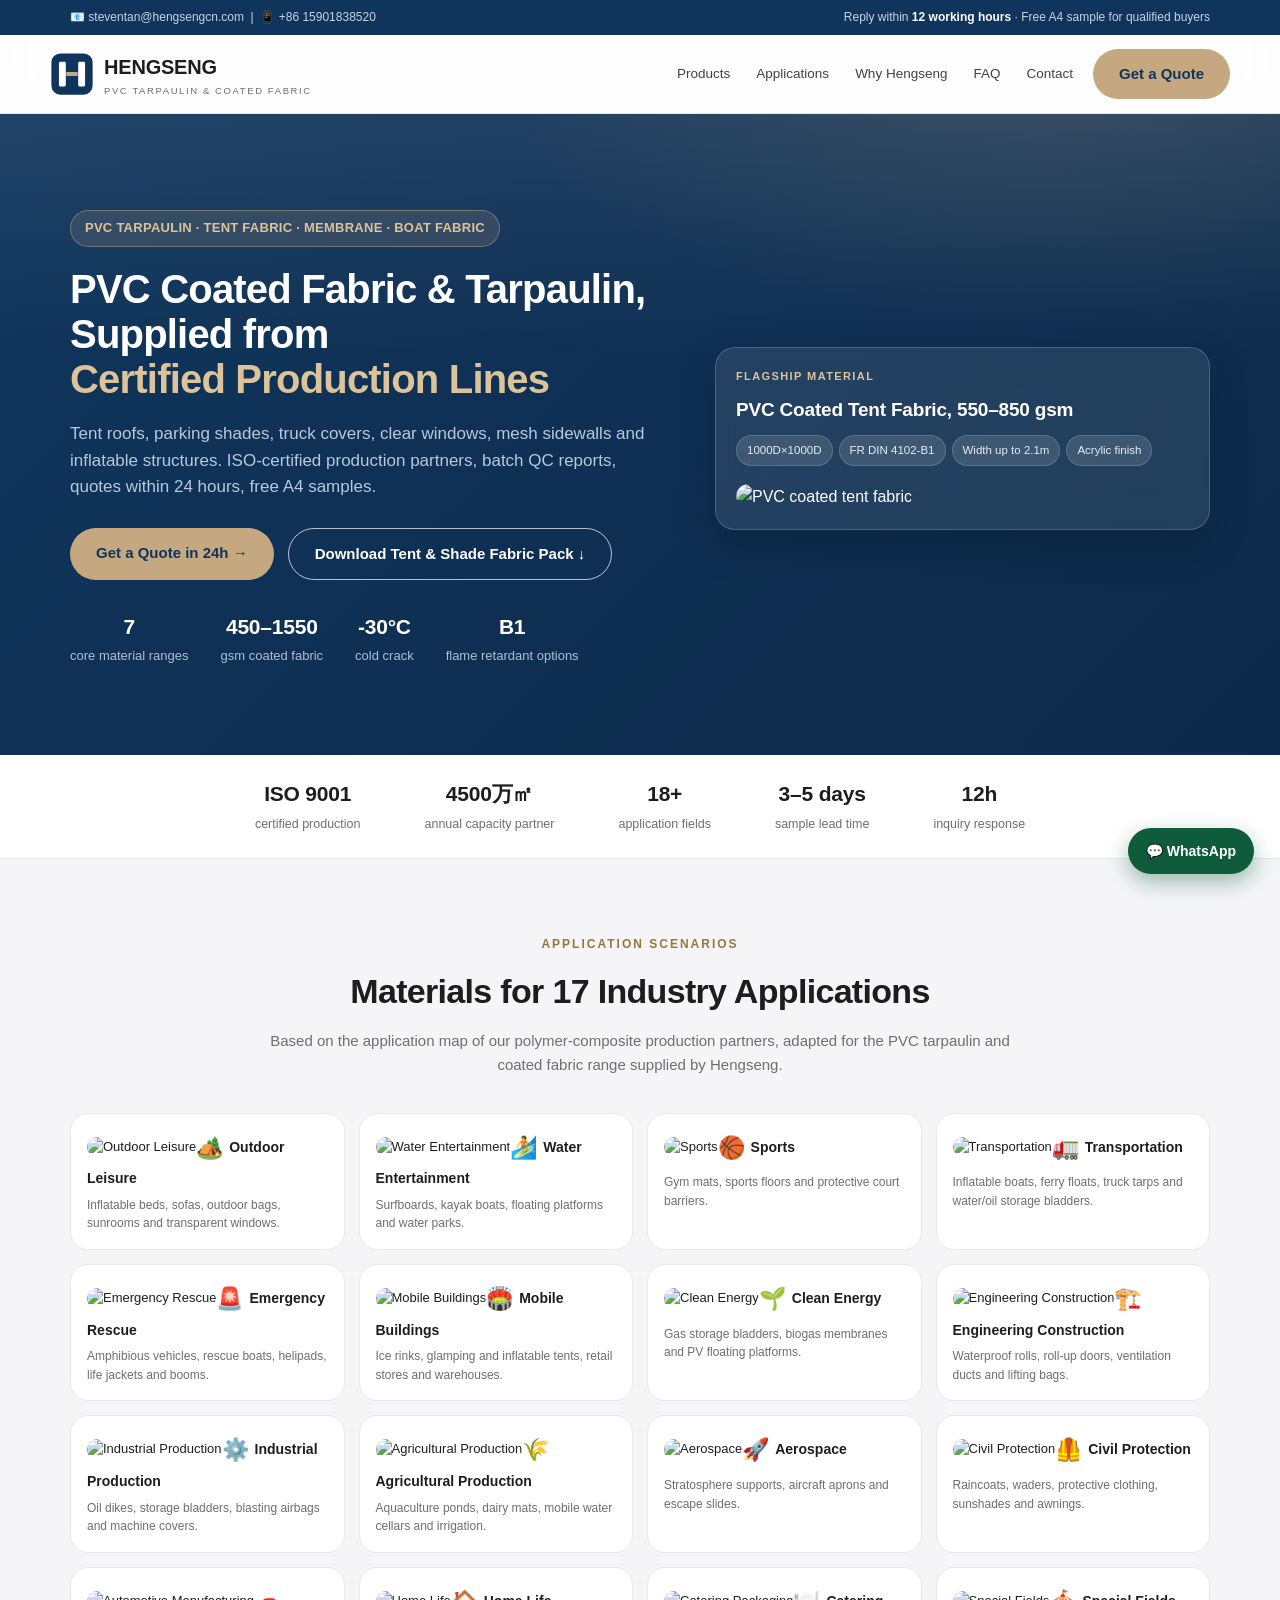
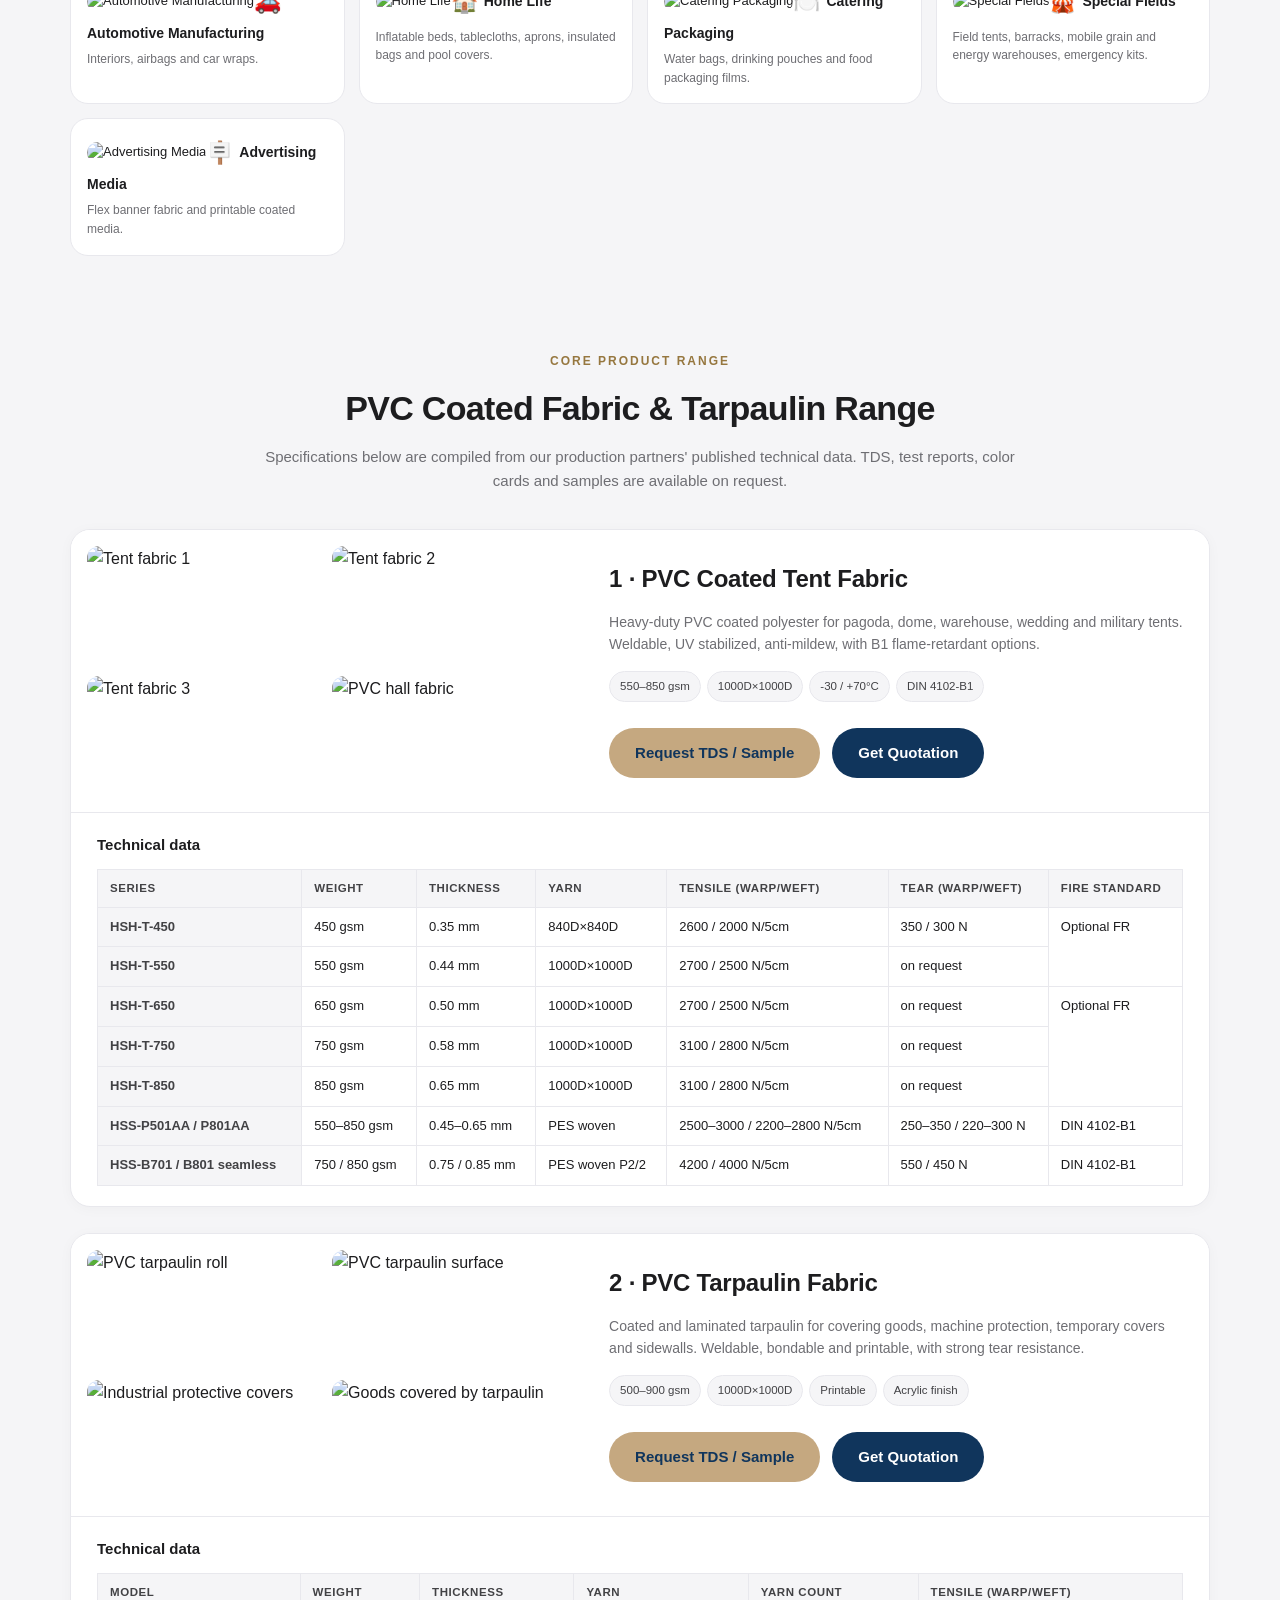
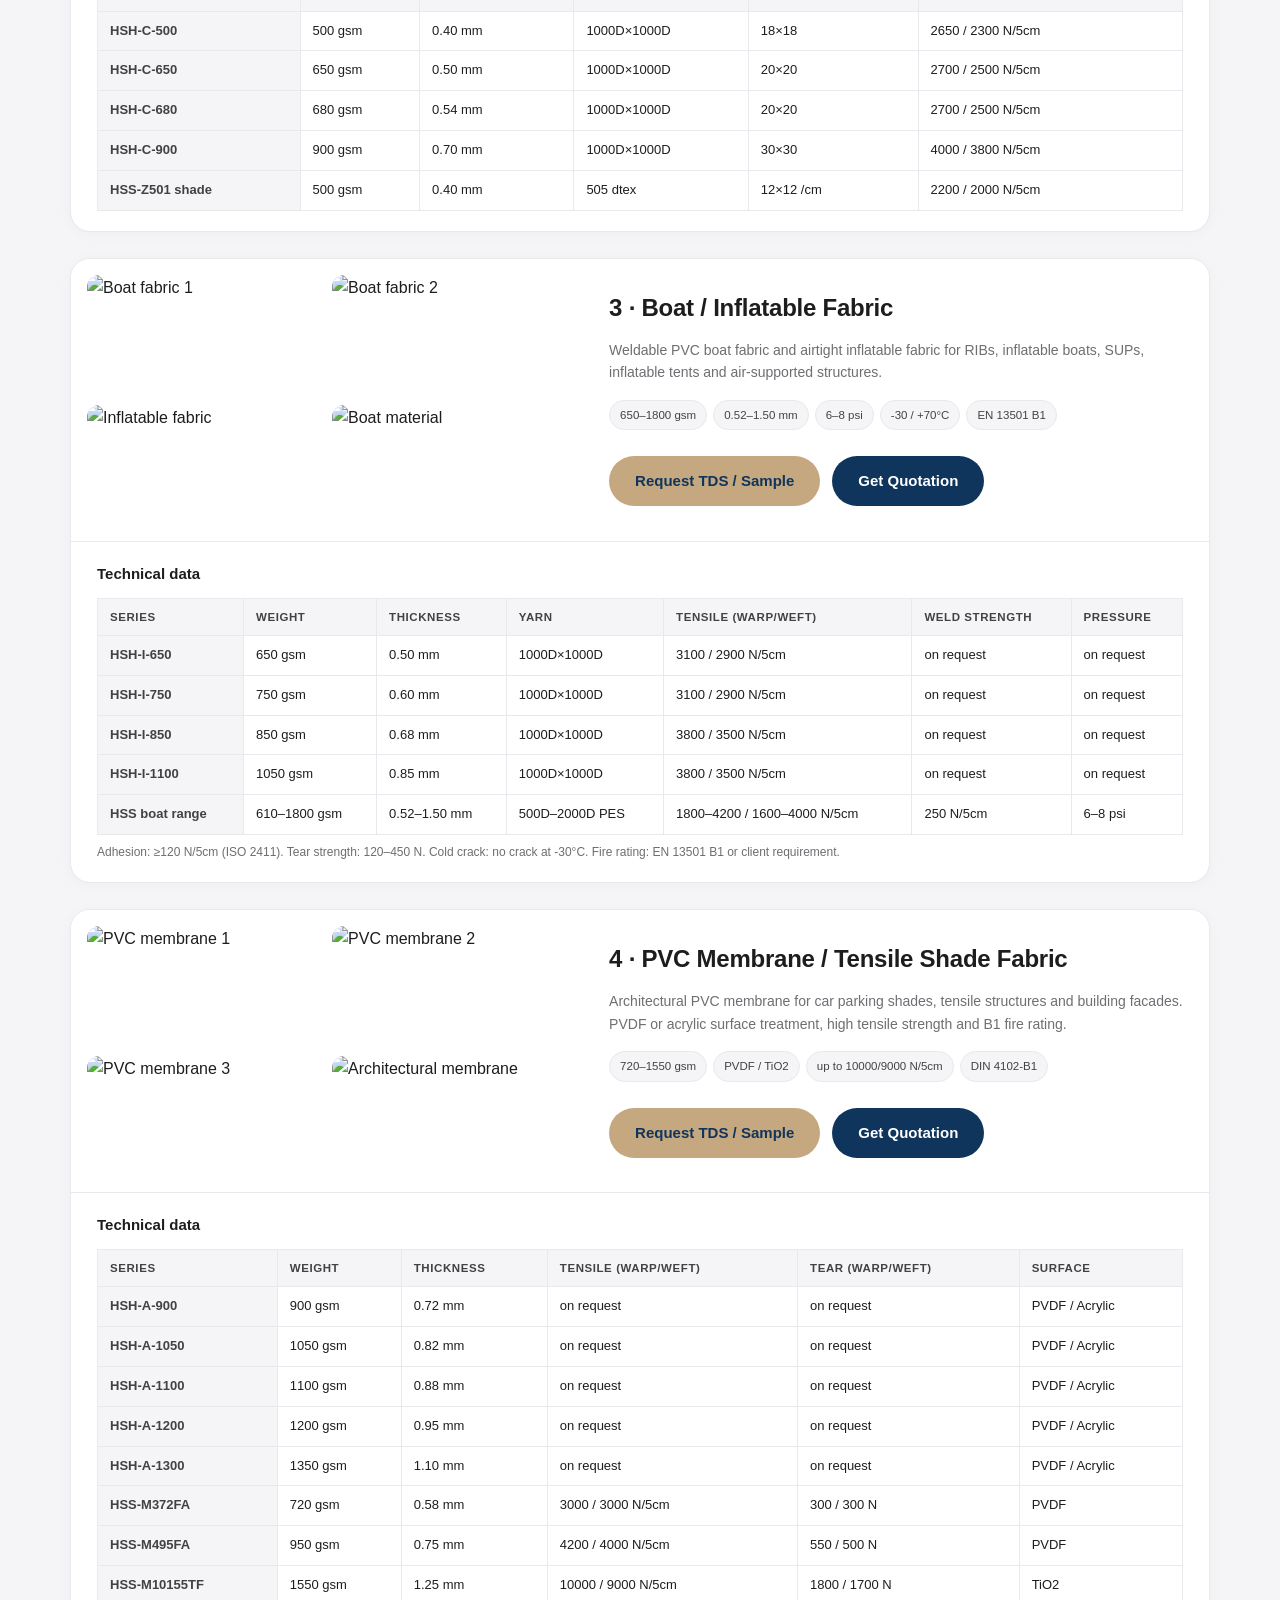
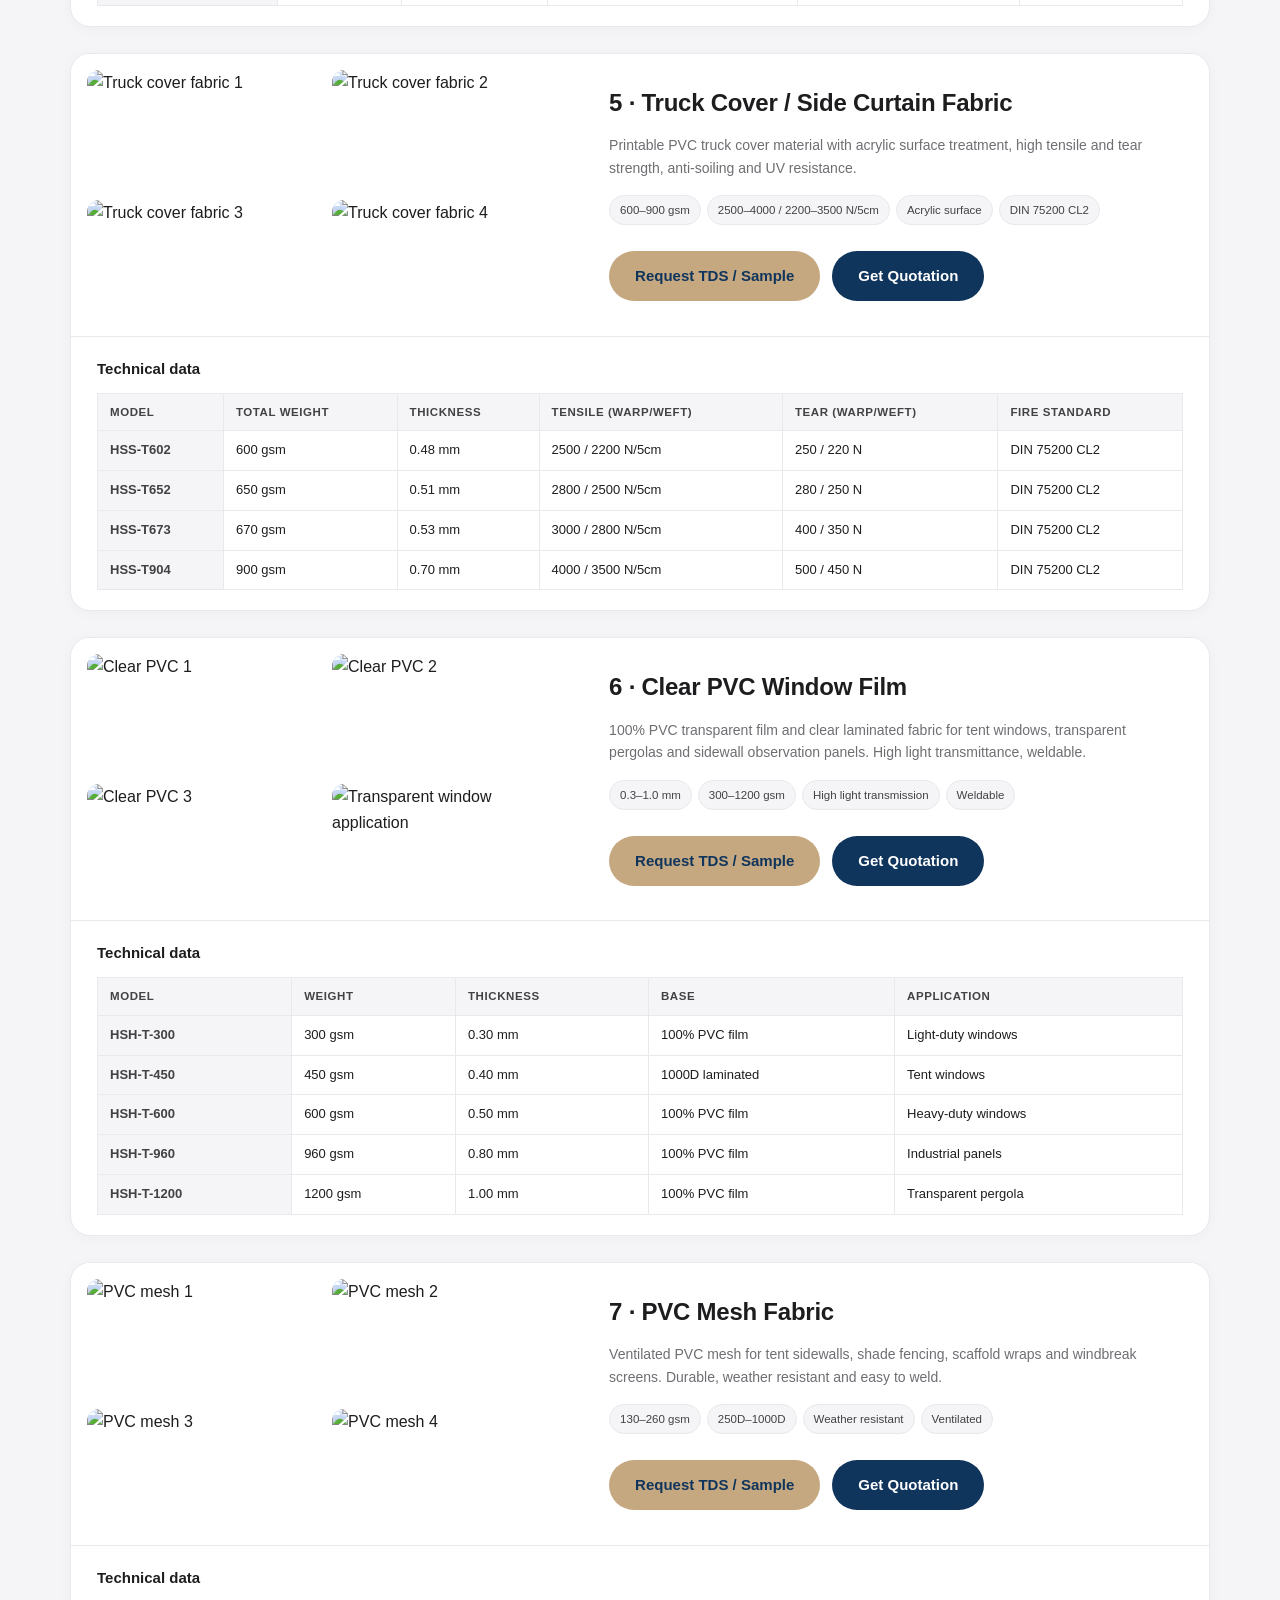
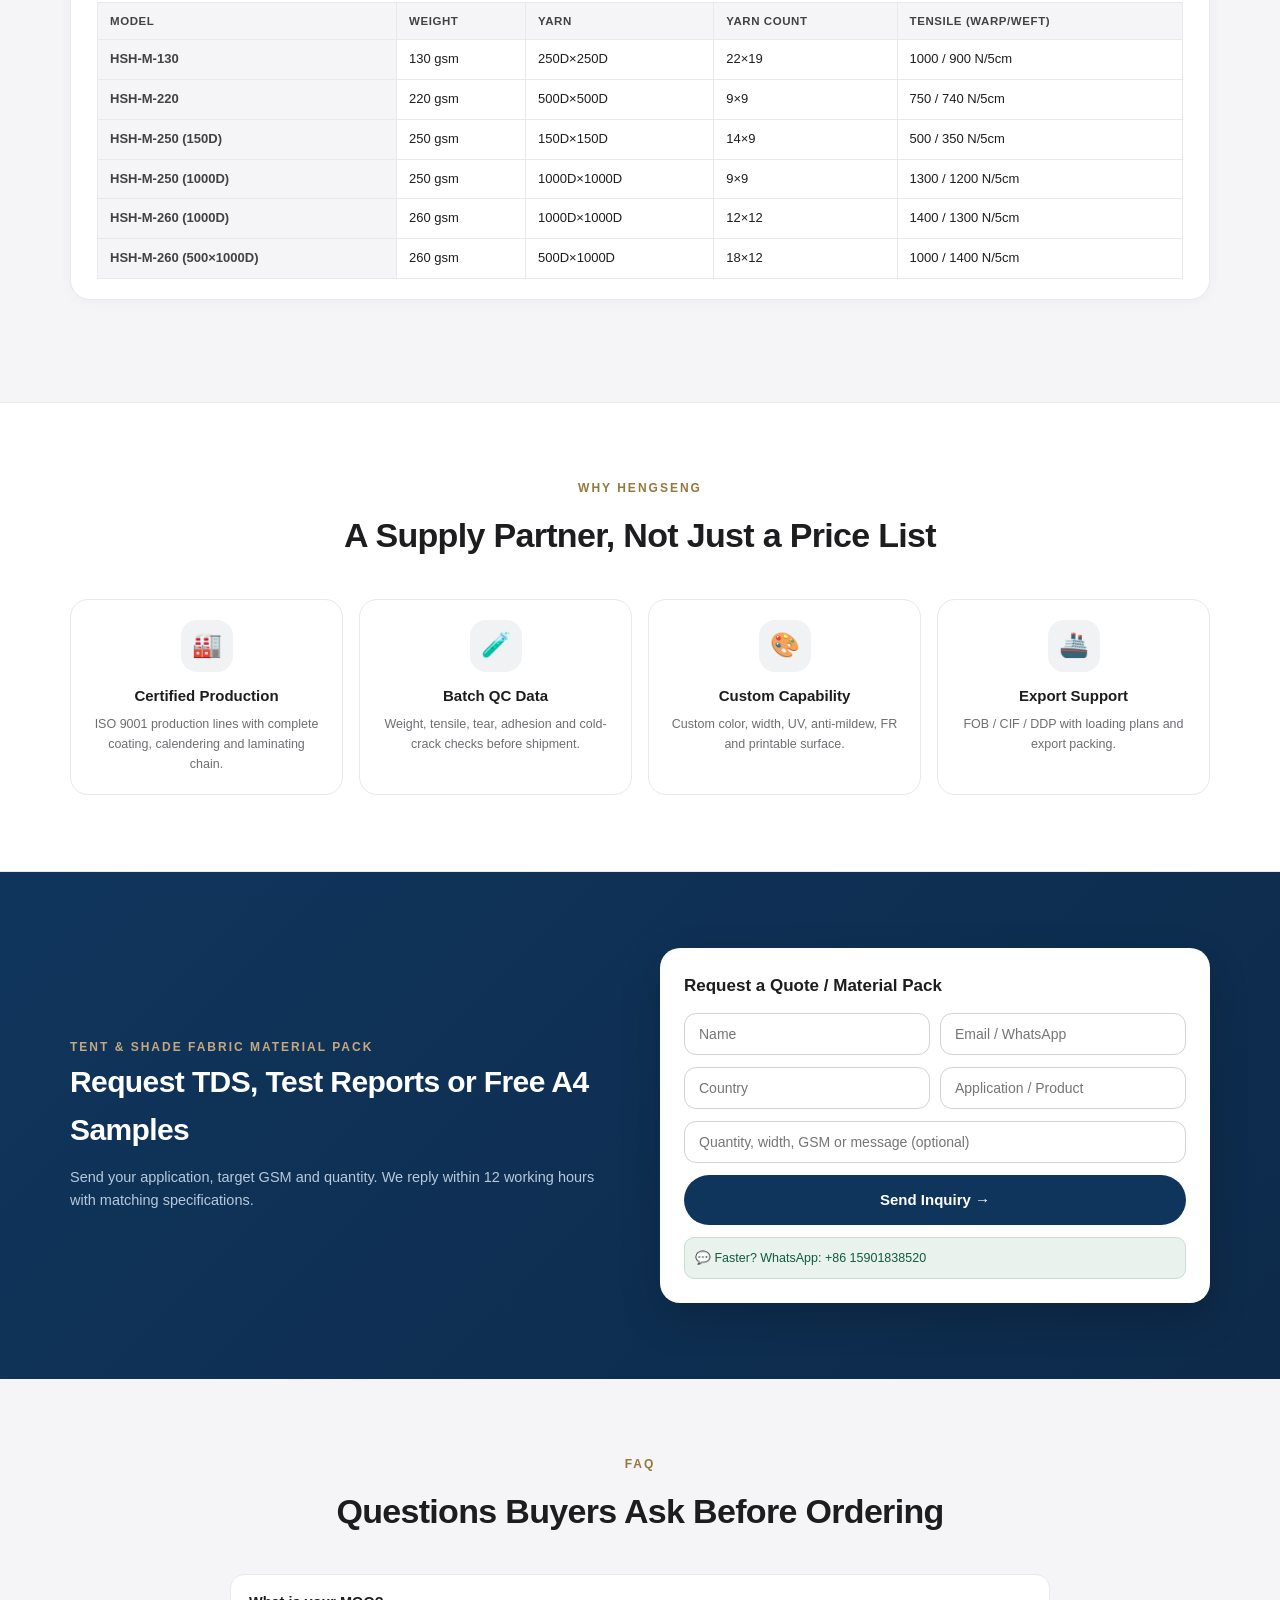
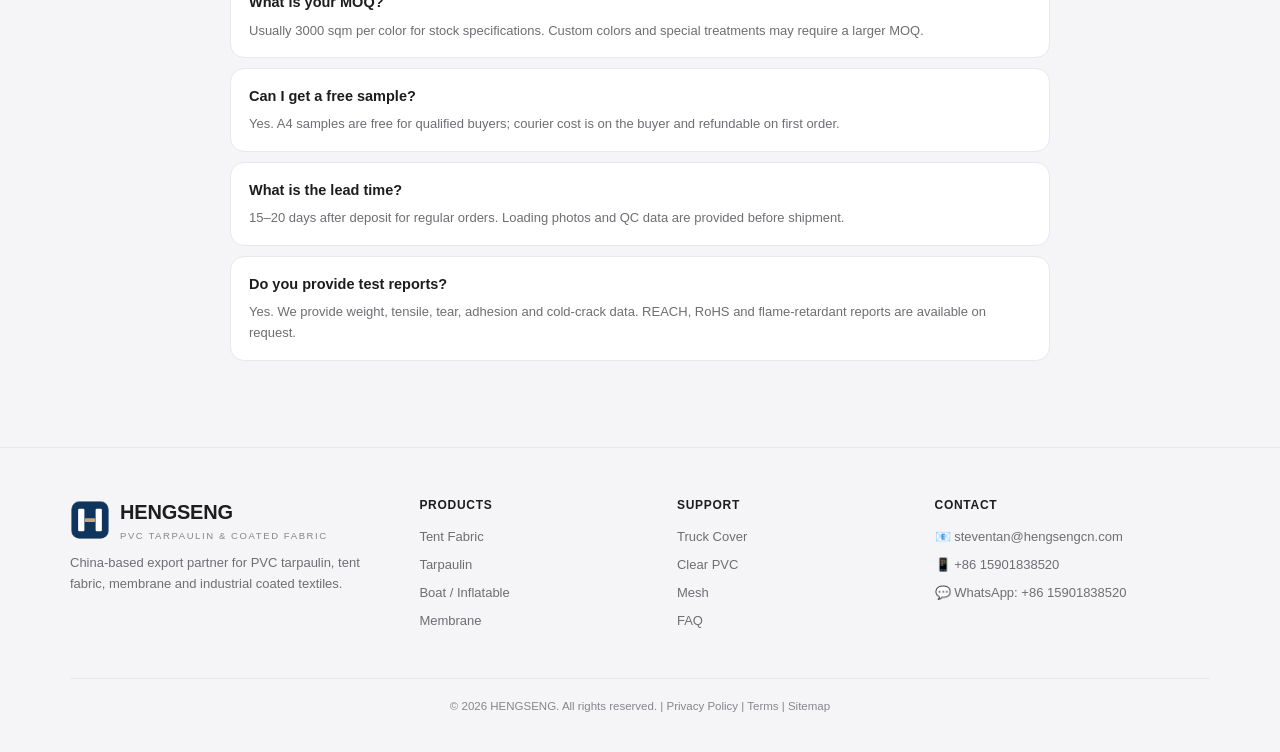
==== tarpaulin/index.html @ 7e60d265 "Deploy V1.5: main site + PVC tarpaulin subdirectory - Main header: add PVC Tarpaulin link to /tarpau" ====
<!DOCTYPE html>
<html lang="en">
<head>
<meta charset="UTF-8">
<meta name="viewport" content="width=device-width, initial-scale=1.0">
<title>PVC Tarpaulin, Tent &amp; Coated Fabric Supplier | Hengseng</title>
<meta name="description" content="Hengseng supplies PVC coated tent fabric, PVC tarpaulin, tensile membrane, clear PVC film, mesh fabric, truck cover fabric and boat / inflatable fabric from ISO-certified production lines.">
<link rel="icon" href="favicon.svg" type="image/svg+xml">
<style>
  :root{
    --navy:#10355C; --navy2:#16406E; --blue:#17609C; --orange:#C5A880; --orange-dark:#96773F;
    --bg:#F5F5F7; --line:#E8E8ED; --text:#1D1D1F; --muted:#6E6E73;
  }
  *{box-sizing:border-box;margin:0;padding:0}
  html{scroll-behavior:smooth}
  body{font-family:-apple-system,BlinkMacSystemFont,"SF Pro Text","SF Pro Display","Helvetica Neue","PingFang SC","Microsoft YaHei",sans-serif;color:var(--text);background:var(--bg);line-height:1.6;-webkit-font-smoothing:antialiased}
  a{text-decoration:none;color:inherit}
  .wrap{max-width:1180px;margin:0 auto;padding:0 20px}
  .btn{display:inline-block;border:none;border-radius:980px;padding:13px 26px;font-weight:600;font-size:15px;cursor:pointer;transition:all .2s ease}
  .btn-orange{background:var(--orange);color:var(--navy)}
  .btn-navy{background:var(--navy);color:#fff}
  .btn-ghost{border:1.5px solid rgba(255,255,255,.7);color:#fff;background:transparent}
  .btn:hover{opacity:.86}

  header{position:sticky;top:0;z-index:99;background:rgba(255,255,255,.82);-webkit-backdrop-filter:saturate(180%) blur(20px);backdrop-filter:saturate(180%) blur(20px);border-bottom:1px solid var(--line)}
  .topbar{background:var(--navy);color:#C7D3E4;font-size:12px;padding:8px 0}
  .topbar .wrap{display:flex;justify-content:space-between;gap:10px;flex-wrap:wrap}
  .topbar b{color:#fff}
  .header-main{display:flex;align-items:center;gap:20px;padding:14px 0}
  .brand{display:flex;align-items:center;gap:10px;font-weight:700;color:var(--text);font-size:20px;letter-spacing:-.01em}
  .brand small{display:block;font-size:9.5px;letter-spacing:1.6px;color:var(--muted);font-weight:500}
  nav{display:flex;gap:26px;margin-left:auto;font-size:13.5px;font-weight:500;color:#424245}
  nav a:hover{color:var(--orange-dark)}

  .hero{background:linear-gradient(135deg,#10355C,#0D2A4A);color:#fff;padding:96px 0 88px;position:relative;overflow:hidden}
  .hero::before{content:"";position:absolute;inset:0;background:radial-gradient(900px 420px at 82% -8%,rgba(197,168,128,.16),transparent 62%),linear-gradient(180deg,rgba(255,255,255,.07),transparent 38%);pointer-events:none}
  .hero .wrap{position:relative;display:grid;grid-template-columns:1.1fr .9fr;gap:40px;align-items:center}
  .kicker{display:inline-block;background:rgba(197,168,128,.16);border:1px solid rgba(197,168,128,.45);color:#DCC39A;padding:7px 14px;border-radius:999px;font-size:13px;font-weight:600;letter-spacing:.02em;margin-bottom:20px}
  .hero h1{font-size:40px;line-height:1.12;letter-spacing:-.02em;font-weight:700;color:#fff;margin-bottom:20px}
  .hero h1 .accent{color:#DCC39A}
  .hero p{color:#B7C9DD;font-size:17px;line-height:1.55;max-width:600px;margin-bottom:28px}
  .hero .cta{display:flex;gap:14px;margin-bottom:30px}
  .stats{display:flex;gap:32px;font-size:13px;color:#AEBFD4}
  .stats b{display:block;font-size:21px;color:#fff;font-weight:700;letter-spacing:-.01em;margin-bottom:2px}
  .stats > div{text-align:center}
  .hero-card{background:rgba(255,255,255,.09);border:1px solid rgba(255,255,255,.18);border-radius:20px;box-shadow:0 16px 40px rgba(0,0,0,.18);padding:20px;-webkit-backdrop-filter:blur(18px);backdrop-filter:blur(18px)}
  .hero-card .tag{font-size:11px;letter-spacing:1.4px;color:#DCC39A;font-weight:700;margin-bottom:10px}
  .hero-card h3{font-size:19px;font-weight:600;letter-spacing:-.01em;color:#fff;margin-bottom:10px}
  .chips{display:flex;flex-wrap:wrap;gap:6px}
  .chip{white-space:nowrap;background:rgba(255,255,255,.12);border:1px solid rgba(255,255,255,.16);border-radius:999px;padding:5px 10px;font-size:11.5px;color:#E6EEF7}
  .hero-img{margin-top:18px;border-radius:14px;width:100%;height:220px;object-fit:cover}

  .trust{background:#fff;border-bottom:1px solid var(--line)}
  .trust .wrap{display:flex;justify-content:center;gap:64px;flex-wrap:wrap;padding:22px 20px}
  .trust b{display:block;font-size:21px;color:var(--text);letter-spacing:-.01em}
  .trust span{font-size:12.5px;color:var(--muted)}
  .trust .wrap > div{text-align:center}

  section{padding:76px 0}
  .eyebrow{color:var(--orange-dark);font-weight:700;letter-spacing:2px;font-size:12px;text-transform:uppercase}
  .sec-head{text-align:center;max-width:760px;margin:0 auto 36px}
  .sec-head h2{font-size:34px;letter-spacing:-.02em;font-weight:700;color:var(--text);margin:10px 0}
  .sec-head p{color:var(--muted);font-size:15px}

  .apps-grid{display:grid;grid-template-columns:repeat(4,1fr);gap:14px}
  .app-card{background:#fff;border:1px solid var(--line);border-radius:18px;padding:16px;font-size:13px;min-height:130px;transition:box-shadow .25s ease}
  .app-card:hover{box-shadow:0 8px 24px rgba(0,0,0,.06)}
  .app-card .ico{display:inline-block;vertical-align:middle;margin-right:6px;font-size:22px}
  .app-card b{display:inline;vertical-align:middle;color:var(--text);margin:0;font-size:14px;font-weight:600}
  .app-card p{font-size:12px;color:var(--muted);line-height:1.55;margin-top:6px}
  .app-card img{width:100%;height:112px;object-fit:cover;border-radius:12px;margin-bottom:10px}

  .product-section{border:1px solid var(--line);border-radius:20px;background:#fff;overflow:hidden;margin-bottom:26px;scroll-margin-top:120px;box-shadow:0 2px 14px rgba(0,0,0,.03)}
  .product-head{display:grid;grid-template-columns:.9fr 1.1fr;background:#fff}
  .gallery{display:grid;grid-template-columns:repeat(2,1fr);gap:10px;padding:16px}
  .gallery img{width:100%;height:120px;object-fit:cover;border-radius:12px}
  .product-info{padding:30px 26px}
  .product-info h3{font-size:24px;letter-spacing:-.01em;font-weight:700;color:var(--text);margin-bottom:12px}
  .product-info p{color:var(--muted);font-size:14px;margin-bottom:16px}
  .product-info .cta{display:flex;gap:12px;flex-wrap:wrap;margin-top:8px;padding-top:18px}
  .specs{display:flex;flex-wrap:wrap;gap:6px;margin-bottom:4px}
  .specs i{font-style:normal;background:#F5F5F7;border:1px solid var(--line);color:#424245;font-size:11.5px;padding:5px 10px;border-radius:999px}
  table{width:100%;border-collapse:collapse;font-size:13px}
  th,td{border:1px solid var(--line);padding:9px 12px;text-align:left;vertical-align:top}
  th{background:#F5F5F7;color:#424245;font-size:11.5px;text-transform:uppercase;letter-spacing:.05em}
  td:first-child{background:#F5F5F7;color:#424245;font-weight:600}
  .spec-panel{padding:20px 26px;border-top:1px solid var(--line)}
  .spec-panel h4{font-size:15px;margin-bottom:12px;color:var(--text);font-weight:600}

  .why{background:#fff;border-top:1px solid var(--line);border-bottom:1px solid var(--line)}
  .why-grid{display:grid;grid-template-columns:repeat(4,1fr);gap:16px}
  .why-card{background:#fff;border:1px solid var(--line);border-radius:18px;padding:20px;text-align:center;transition:box-shadow .25s ease}
  .why-card:hover{box-shadow:0 10px 28px rgba(0,0,0,.06)}
  .why-card .ico{width:52px;height:52px;border-radius:16px;background:#F1F2F4;color:var(--navy);font-size:24px;display:flex;align-items:center;justify-content:center;margin:0 auto 12px}
  .why-card h4{font-size:15px;margin-bottom:6px;font-weight:600}
  .why-card p{font-size:12.5px;color:var(--muted)}

  .lead{background:linear-gradient(135deg,#10355C,#0D2A4A);color:#fff;padding:76px 0}
  .lead .wrap{display:grid;grid-template-columns:1fr 1fr;gap:40px;align-items:center}
  .lead h2{font-size:30px;letter-spacing:-.02em;font-weight:700;margin-bottom:12px}
  .lead p{color:#B7C9DD;font-size:14.5px}
  .lead-box{background:#fff;color:var(--text);border-radius:20px;padding:24px;box-shadow:0 16px 40px rgba(0,0,0,.18)}
  .lead-box h3{font-size:17px;font-weight:600;margin-bottom:14px}
  .field{display:block;width:100%;border:1px solid #D2D2D7;border-radius:12px;padding:12px 14px;font-size:14px;margin-bottom:12px;outline:none}
  .field:focus{border-color:var(--navy)}
  .fields2{display:grid;grid-template-columns:1fr 1fr;gap:10px}
  .wa-line{margin-top:12px;background:#E9F2ED;border:1px solid #C9DED2;border-radius:10px;padding:10px;font-size:12.5px;color:#0F5C3D}

  .faq{max-width:820px;margin:0 auto}
  .faq-item{border:1px solid var(--line);border-radius:14px;padding:16px 18px;margin-bottom:10px;background:#fff}
  .faq-item b{display:block;font-size:14.5px;font-weight:600;margin-bottom:6px}
  .faq-item p{font-size:13px;color:var(--muted)}

  footer{background:#F5F5F7;color:#6E6E73;padding:48px 0 36px;font-size:13px;border-top:1px solid var(--line)}
  footer .wrap{display:grid;grid-template-columns:1.4fr 1fr 1fr 1.2fr;gap:28px}
  footer h5{color:var(--text);font-size:12px;font-weight:600;margin-bottom:12px;text-transform:uppercase;letter-spacing:.06em}
  footer .links span{display:block;margin-bottom:7px}
  .copyright{grid-column:1/-1;border-top:1px solid var(--line);padding-top:18px;margin-top:12px;text-align:center;color:#86868B;font-size:11.5px}
  .float-wa{position:fixed;right:26px;bottom:26px;z-index:90;background:#0F5C3D;color:#fff;font-weight:800;border-radius:999px;padding:12px 18px;box-shadow:0 8px 22px rgba(15,92,61,.4);font-size:14px}

  @media(max-width:1200px){
    .hero h1{font-size:36px}
  }
  @media(max-width:1080px){
    .hero .wrap{grid-template-columns:1fr}
  }
  @media(max-width:960px){
    nav{display:none}
    .hero .wrap,.lead .wrap{grid-template-columns:1fr}
    .apps-grid,.why-grid{grid-template-columns:1fr 1fr}
    .product-head{grid-template-columns:1fr}
    footer .wrap{grid-template-columns:1fr 1fr}
    .hero h1{font-size:36px}
  }
  @media(max-width:640px){
    .apps-grid,.why-grid{grid-template-columns:1fr}
    .hero h1{font-size:32px}
    .chips{flex-wrap:wrap}
    footer .wrap{grid-template-columns:1fr}
  }
</style>
</head>
<body>

<header>
  <div class="topbar">
    <div class="wrap"><span>📧 steventan@hengsengcn.com &nbsp;|&nbsp; 📱 +86 15901838520</span><span>Reply within <b>12 working hours</b> · Free A4 sample for qualified buyers</span></div>
  </div>
  <div class="wrap header-main">
    <a class="brand" href="#top">
      <svg width="44" height="44" viewBox="0 0 64 64" aria-label="Hengseng logo">
        <rect x="2" y="2" width="60" height="60" rx="13" fill="#10355C"/>
        <rect x="13" y="14" width="10" height="36" rx="2" fill="#FFFFFF"/>
        <rect x="41" y="14" width="10" height="36" rx="2" fill="#FFFFFF"/>
        <rect x="23.5" y="29" width="17" height="6" rx="1.5" fill="#C5A880"/>
      </svg>
      <span>HENGSENG<small>PVC TARPAULIN &amp; COATED FABRIC</small></span>
    </a>
    <nav>
      <a href="#products">Products</a>
      <a href="#applications">Applications</a>
      <a href="#why">Why Hengseng</a>
      <a href="#faq">FAQ</a>
      <a href="#contact">Contact</a>
    </nav>
    <a class="btn btn-orange" href="#contact">Get a Quote</a>
  </div>
</header>

<section class="hero" id="top">
  <div class="wrap">
    <div>
      <span class="kicker">PVC TARPAULIN · TENT FABRIC · MEMBRANE · BOAT FABRIC</span>
      <h1>PVC Coated Fabric &amp; Tarpaulin,<br>Supplied from<br><span class="accent">Certified Production Lines</span></h1>
      <p>Tent roofs, parking shades, truck covers, clear windows, mesh sidewalls and inflatable structures. ISO-certified production partners, batch QC reports, quotes within 24 hours, free A4 samples.</p>
      <div class="cta"><a class="btn btn-orange" href="#contact">Get a Quote in 24h →</a><a class="btn btn-ghost" href="#contact">Download Tent &amp; Shade Fabric Pack ↓</a></div>
      <div class="stats"><div><b>7</b> core material ranges</div><div><b>450–1550</b> gsm coated fabric</div><div><b>-30°C</b> cold crack</div><div><b>B1</b> flame retardant options</div></div>
    </div>
    <div class="hero-card">
      <div class="tag">FLAGSHIP MATERIAL</div>
      <h3>PVC Coated Tent Fabric, 550–850 gsm</h3>
      <div class="chips"><span class="chip">1000D×1000D</span><span class="chip">FR DIN 4102-B1</span><span class="chip">Width up to 2.1m</span><span class="chip">Acrylic finish</span></div>
      <img class="hero-img" src="images/tent-2.jpg" onerror="this.onerror=null;this.src='https://www.hsdtextile.com/upload/20230919095200.jpg'" alt="PVC coated tent fabric">
    </div>
  </div>
</section>

<div class="trust">
  <div class="wrap">
    <div><b>ISO 9001</b><span>certified production</span></div>
    <div><b>4500万㎡</b><span>annual capacity partner</span></div>
    <div><b>18+</b><span>application fields</span></div>
    <div><b>3–5 days</b><span>sample lead time</span></div>
    <div><b>12h</b><span>inquiry response</span></div>
  </div>
</div>

<section id="applications">
  <div class="wrap">
    <div class="sec-head">
      <div class="eyebrow">Application Scenarios</div>
      <h2>Materials for 17 Industry Applications</h2>
      <p>Based on the application map of our polymer-composite production partners, adapted for the PVC tarpaulin and coated fabric range supplied by Hengseng.</p>
    </div>
    <div class="apps-grid">
      <div class="app-card"><img src="images/app-outdoor.jpg" onerror="this.onerror=null;this.src='https://www.sijiacn.com/uploads/upload/images/20251016/fb50dc555b2839f3a76b7307cd57f62b.jpg'" alt="Outdoor Leisure"><div class="ico">🏕️</div><b>Outdoor Leisure</b><p>Inflatable beds, sofas, outdoor bags, sunrooms and transparent windows.</p></div>
      <div class="app-card"><img src="images/app-water.jpg" onerror="this.onerror=null;this.src='https://www.sijiacn.com/uploads/upload/images/20251016/67b8348511f5fafec7bd39c1bdb1bc17.jpg'" alt="Water Entertainment"><div class="ico">🏄</div><b>Water Entertainment</b><p>Surfboards, kayak boats, floating platforms and water parks.</p></div>
      <div class="app-card"><img src="images/app-sports.jpg" onerror="this.onerror=null;this.src='https://www.sijiacn.com/uploads/upload/images/20251016/c45bcdf13fb0dd4d6f7fcb6f1c454638.jpg'" alt="Sports"><div class="ico">🏀</div><b>Sports</b><p>Gym mats, sports floors and protective court barriers.</p></div>
      <div class="app-card"><img src="images/app-transportation.jpg" onerror="this.onerror=null;this.src='https://www.sijiacn.com/uploads/upload/images/20251016/226fcc59bc16c40b5953a88b5a1da070.jpg'" alt="Transportation"><div class="ico">🚛</div><b>Transportation</b><p>Inflatable boats, ferry floats, truck tarps and water/oil storage bladders.</p></div>
      <div class="app-card"><img src="images/app-rescue.jpg" onerror="this.onerror=null;this.src='https://www.sijiacn.com/uploads/upload/images/20251016/091ae9b35f3f9e7a251f99a31e1546ba.jpg'" alt="Emergency Rescue"><div class="ico">🚨</div><b>Emergency Rescue</b><p>Amphibious vehicles, rescue boats, helipads, life jackets and booms.</p></div>
      <div class="app-card"><img src="images/app-mobile-building.jpg" onerror="this.onerror=null;this.src='https://www.sijiacn.com/uploads/upload/images/20251016/58af9f77c455aec336dc5a3a57f324c1.jpg'" alt="Mobile Buildings"><div class="ico">🏟️</div><b>Mobile Buildings</b><p>Ice rinks, glamping and inflatable tents, retail stores and warehouses.</p></div>
      <div class="app-card"><img src="images/app-clean-energy.jpg" onerror="this.onerror=null;this.src='https://www.sijiacn.com/uploads/upload/images/20251016/d10f0a5126ae976f7636330308b39948.jpg'" alt="Clean Energy"><div class="ico">🌱</div><b>Clean Energy</b><p>Gas storage bladders, biogas membranes and PV floating platforms.</p></div>
      <div class="app-card"><img src="images/app-construction.jpg" onerror="this.onerror=null;this.src='https://www.sijiacn.com/uploads/upload/images/20251016/00a176da50029c81b18fbde26016f91e.jpg'" alt="Engineering Construction"><div class="ico">🏗️</div><b>Engineering Construction</b><p>Waterproof rolls, roll-up doors, ventilation ducts and lifting bags.</p></div>
      <div class="app-card"><img src="images/app-industrial.jpg" onerror="this.onerror=null;this.src='https://www.sijiacn.com/uploads/upload/images/20251016/5c19472b0d976106ffb13b5c1480a2ca.jpg'" alt="Industrial Production"><div class="ico">⚙️</div><b>Industrial Production</b><p>Oil dikes, storage bladders, blasting airbags and machine covers.</p></div>
      <div class="app-card"><img src="images/app-agriculture.jpg" onerror="this.onerror=null;this.src='https://www.sijiacn.com/uploads/upload/images/20251016/7cc4b42ffe8886233c329cb1606a95db.jpg'" alt="Agricultural Production"><div class="ico">🌾</div><b>Agricultural Production</b><p>Aquaculture ponds, dairy mats, mobile water cellars and irrigation.</p></div>
      <div class="app-card"><img src="images/app-aerospace.jpg" onerror="this.onerror=null;this.src='https://www.sijiacn.com/uploads/upload/images/20251016/fe1cd2e4b327c2897fa19d4318ec050f.jpg'" alt="Aerospace"><div class="ico">🚀</div><b>Aerospace</b><p>Stratosphere supports, aircraft aprons and escape slides.</p></div>
      <div class="app-card"><img src="images/app-civil.jpg" onerror="this.onerror=null;this.src='https://www.sijiacn.com/uploads/upload/images/20251016/ec17f1cfa113d865294ef4b57c2617e9.jpg'" alt="Civil Protection"><div class="ico">🦺</div><b>Civil Protection</b><p>Raincoats, waders, protective clothing, sunshades and awnings.</p></div>
      <div class="app-card"><img src="images/app-automotive.jpg" onerror="this.onerror=null;this.src='https://www.sijiacn.com/uploads/upload/images/20251016/b698f6be567440e7d987399b77f04685.jpg'" alt="Automotive Manufacturing"><div class="ico">🚗</div><b>Automotive Manufacturing</b><p>Interiors, airbags and car wraps.</p></div>
      <div class="app-card"><img src="images/app-home.jpg" onerror="this.onerror=null;this.src='https://www.sijiacn.com/uploads/upload/images/20251016/26bd41b747ee66f9d030bdf80484b519.jpg'" alt="Home Life"><div class="ico">🏠</div><b>Home Life</b><p>Inflatable beds, tablecloths, aprons, insulated bags and pool covers.</p></div>
      <div class="app-card"><img src="images/app-catering.jpg" onerror="this.onerror=null;this.src='https://www.sijiacn.com/uploads/upload/images/20251017/937d9876939dd4292ea97eb5dc02733d.jpg'" alt="Catering Packaging"><div class="ico">🍽️</div><b>Catering Packaging</b><p>Water bags, drinking pouches and food packaging films.</p></div>
      <div class="app-card"><img src="images/app-special.jpg" onerror="this.onerror=null;this.src='https://www.sijiacn.com/uploads/upload/images/20251017/41ba7f3aea3c76d7d61ebcbc41aa4af3.jpg'" alt="Special Fields"><div class="ico">🎪</div><b>Special Fields</b><p>Field tents, barracks, mobile grain and energy warehouses, emergency kits.</p></div>
      <div class="app-card"><img src="images/app-advertising.jpg" onerror="this.onerror=null;this.src='https://www.sijiacn.com/uploads/upload/images/20251017/ba735c9cd2a12b98f7fafe80d33ff409.jpg'" alt="Advertising Media"><div class="ico">🪧</div><b>Advertising Media</b><p>Flex banner fabric and printable coated media.</p></div>
    </div>
  </div>
</section>

<section id="products" style="padding-top:20px">
  <div class="wrap">
    <div class="sec-head">
      <div class="eyebrow">Core Product Range</div>
      <h2>PVC Coated Fabric &amp; Tarpaulin Range</h2>
      <p>Specifications below are compiled from our production partners' published technical data. TDS, test reports, color cards and samples are available on request.</p>
    </div>

    <article class="product-section" id="tent">
      <div class="product-head">
        <div class="gallery">
          <img src="images/tent-1.jpg" onerror="this.onerror=null;this.src='https://www.hsdtextile.com/upload/20230919095127.jpg'" alt="Tent fabric 1">
          <img src="images/tent-2.jpg" onerror="this.onerror=null;this.src='https://www.hsdtextile.com/upload/20230919095200.jpg'" alt="Tent fabric 2">
          <img src="images/tent-4.jpg" onerror="this.onerror=null;this.src='https://www.hsdtextile.com/upload/20230919095256.jpg'" alt="Tent fabric 3">
          <img src="images/sijia-tent.jpg" onerror="this.onerror=null;this.src='https://www.sijiacn.com/uploads/upload/images/20251009/8ebbfcaaaf6427e4490529cce158cad7.jpg'" alt="PVC hall fabric">
        </div>
        <div class="product-info">
          <h3>1 · PVC Coated Tent Fabric</h3>
          <p>Heavy-duty PVC coated polyester for pagoda, dome, warehouse, wedding and military tents. Weldable, UV stabilized, anti-mildew, with B1 flame-retardant options.</p>
          <div class="specs"><i>550–850 gsm</i><i>1000D×1000D</i><i>-30 / +70°C</i><i>DIN 4102-B1</i></div>
          <div class="cta"><a class="btn btn-orange" href="#contact">Request TDS / Sample</a><a class="btn btn-navy" href="#contact">Get Quotation</a></div>
        </div>
      </div>
      <div class="spec-panel">
        <h4>Technical data</h4>
        <table>
          <tr><th>Series</th><th>Weight</th><th>Thickness</th><th>Yarn</th><th>Tensile (warp/weft)</th><th>Tear (warp/weft)</th><th>Fire standard</th></tr>
          <tr><td>HSH-T-450</td><td>450 gsm</td><td>0.35 mm</td><td>840D×840D</td><td>2600 / 2000 N/5cm</td><td>350 / 300 N</td><td rowspan="2">Optional FR</td></tr>
          <tr><td>HSH-T-550</td><td>550 gsm</td><td>0.44 mm</td><td>1000D×1000D</td><td>2700 / 2500 N/5cm</td><td>on request</td></tr>
          <tr><td>HSH-T-650</td><td>650 gsm</td><td>0.50 mm</td><td>1000D×1000D</td><td>2700 / 2500 N/5cm</td><td>on request</td><td rowspan="3">Optional FR</td></tr>
          <tr><td>HSH-T-750</td><td>750 gsm</td><td>0.58 mm</td><td>1000D×1000D</td><td>3100 / 2800 N/5cm</td><td>on request</td></tr>
          <tr><td>HSH-T-850</td><td>850 gsm</td><td>0.65 mm</td><td>1000D×1000D</td><td>3100 / 2800 N/5cm</td><td>on request</td></tr>
          <tr><td>HSS-P501AA / P801AA</td><td>550–850 gsm</td><td>0.45–0.65 mm</td><td>PES woven</td><td>2500–3000 / 2200–2800 N/5cm</td><td>250–350 / 220–300 N</td><td>DIN 4102-B1</td></tr>
          <tr><td>HSS-B701 / B801 seamless</td><td>750 / 850 gsm</td><td>0.75 / 0.85 mm</td><td>PES woven P2/2</td><td>4200 / 4000 N/5cm</td><td>550 / 450 N</td><td>DIN 4102-B1</td></tr>
        </table>
      </div>
    </article>

    <article class="product-section" id="tarpaulin">
      <div class="product-head">
        <div class="gallery">
          <img src="images/tarp-2.jpg" onerror="this.onerror=null;this.src='https://www.hsdtextile.com/upload/20230922151824017.jpg'" alt="PVC tarpaulin roll">
          <img src="images/tarp-3.jpg" onerror="this.onerror=null;this.src='https://www.hsdtextile.com/upload/20230922151813886.jpg'" alt="PVC tarpaulin surface">
          <img src="images/cover-goods-1.jpg" onerror="this.onerror=null;this.src='https://www.sijiacn.com/uploads/upload/images/20251016/5c19472b0d976106ffb13b5c1480a2ca.jpg'" alt="Industrial protective covers">
          <img src="images/cover-goods-2.jpg" onerror="this.onerror=null;this.src='https://www.sijiacn.com/uploads/upload/images/20251017/41ba7f3aea3c76d7d61ebcbc41aa4af3.jpg'" alt="Goods covered by tarpaulin">
        </div>
        <div class="product-info">
          <h3>2 · PVC Tarpaulin Fabric</h3>
          <p>Coated and laminated tarpaulin for covering goods, machine protection, temporary covers and sidewalls. Weldable, bondable and printable, with strong tear resistance.</p>
          <div class="specs"><i>500–900 gsm</i><i>1000D×1000D</i><i>Printable</i><i>Acrylic finish</i></div>
          <div class="cta"><a class="btn btn-orange" href="#contact">Request TDS / Sample</a><a class="btn btn-navy" href="#contact">Get Quotation</a></div>
        </div>
      </div>
      <div class="spec-panel">
        <h4>Technical data</h4>
        <table>
          <tr><th>Model</th><th>Weight</th><th>Thickness</th><th>Yarn</th><th>Yarn count</th><th>Tensile (warp/weft)</th></tr>
          <tr><td>HSH-C-500</td><td>500 gsm</td><td>0.40 mm</td><td>1000D×1000D</td><td>18×18</td><td>2650 / 2300 N/5cm</td></tr>
          <tr><td>HSH-C-650</td><td>650 gsm</td><td>0.50 mm</td><td>1000D×1000D</td><td>20×20</td><td>2700 / 2500 N/5cm</td></tr>
          <tr><td>HSH-C-680</td><td>680 gsm</td><td>0.54 mm</td><td>1000D×1000D</td><td>20×20</td><td>2700 / 2500 N/5cm</td></tr>
          <tr><td>HSH-C-900</td><td>900 gsm</td><td>0.70 mm</td><td>1000D×1000D</td><td>30×30</td><td>4000 / 3800 N/5cm</td></tr>
          <tr><td>HSS-Z501 shade</td><td>500 gsm</td><td>0.40 mm</td><td>505 dtex</td><td>12×12 /cm</td><td>2200 / 2000 N/5cm</td></tr>
        </table>
      </div>
    </article>

    <article class="product-section" id="boat">
      <div class="product-head">
        <div class="gallery">
          <img src="images/boat-1.jpg" onerror="this.onerror=null;this.src='https://www.hsdtextile.com/upload/20230923105831038.jpg'" alt="Boat fabric 1">
          <img src="images/boat-2.jpg" onerror="this.onerror=null;this.src='https://www.hsdtextile.com/upload/20230923105821092.jpg'" alt="Boat fabric 2">
          <img src="images/inflatable-1.jpg" onerror="this.onerror=null;this.src='https://www.hsdtextile.com/upload/20230922161026541.jpg'" alt="Inflatable fabric">
          <img src="images/sijia-boat.jpg" onerror="this.onerror=null;this.src='https://www.sijiacn.com/uploads/upload/images/20251016/119fdd45fededc0d87da6b6f90000e5e.jpg'" alt="Boat material">
        </div>
        <div class="product-info">
          <h3>3 · Boat / Inflatable Fabric</h3>
          <p>Weldable PVC boat fabric and airtight inflatable fabric for RIBs, inflatable boats, SUPs, inflatable tents and air-supported structures.</p>
          <div class="specs"><i>650–1800 gsm</i><i>0.52–1.50 mm</i><i>6–8 psi</i><i>-30 / +70°C</i><i>EN 13501 B1</i></div>
          <div class="cta"><a class="btn btn-orange" href="#contact">Request TDS / Sample</a><a class="btn btn-navy" href="#contact">Get Quotation</a></div>
        </div>
      </div>
      <div class="spec-panel">
        <h4>Technical data</h4>
        <table>
          <tr><th>Series</th><th>Weight</th><th>Thickness</th><th>Yarn</th><th>Tensile (warp/weft)</th><th>Weld strength</th><th>Pressure</th></tr>
          <tr><td>HSH-I-650</td><td>650 gsm</td><td>0.50 mm</td><td>1000D×1000D</td><td>3100 / 2900 N/5cm</td><td>on request</td><td>on request</td></tr>
          <tr><td>HSH-I-750</td><td>750 gsm</td><td>0.60 mm</td><td>1000D×1000D</td><td>3100 / 2900 N/5cm</td><td>on request</td><td>on request</td></tr>
          <tr><td>HSH-I-850</td><td>850 gsm</td><td>0.68 mm</td><td>1000D×1000D</td><td>3800 / 3500 N/5cm</td><td>on request</td><td>on request</td></tr>
          <tr><td>HSH-I-1100</td><td>1050 gsm</td><td>0.85 mm</td><td>1000D×1000D</td><td>3800 / 3500 N/5cm</td><td>on request</td><td>on request</td></tr>
          <tr><td>HSS boat range</td><td>610–1800 gsm</td><td>0.52–1.50 mm</td><td>500D–2000D PES</td><td>1800–4200 / 1600–4000 N/5cm</td><td>250 N/5cm</td><td>6–8 psi</td></tr>
        </table>
        <p style="font-size:12px;color:var(--muted);margin-top:8px">Adhesion: ≥120 N/5cm (ISO 2411). Tear strength: 120–450 N. Cold crack: no crack at -30°C. Fire rating: EN 13501 B1 or client requirement.</p>
      </div>
    </article>

    <article class="product-section" id="membrane">
      <div class="product-head">
        <div class="gallery">
          <img src="images/membrane-1.jpg" onerror="this.onerror=null;this.src='https://www.hsdtextile.com/upload/20230922154936.jpg'" alt="PVC membrane 1">
          <img src="images/membrane-2.jpg" onerror="this.onerror=null;this.src='https://www.hsdtextile.com/upload/20230922153948479.jpg'" alt="PVC membrane 2">
          <img src="images/membrane-3.jpg" onerror="this.onerror=null;this.src='https://www.hsdtextile.com/upload/20230922153939214.jpg'" alt="PVC membrane 3">
          <img src="images/sijia-membrane.jpg" onerror="this.onerror=null;this.src='https://www.sijiacn.com/uploads/upload/images/20251009/790697c2bd97e869fd4df53532586257.jpg'" alt="Architectural membrane">
        </div>
        <div class="product-info">
          <h3>4 · PVC Membrane / Tensile Shade Fabric</h3>
          <p>Architectural PVC membrane for car parking shades, tensile structures and building facades. PVDF or acrylic surface treatment, high tensile strength and B1 fire rating.</p>
          <div class="specs"><i>720–1550 gsm</i><i>PVDF / TiO2</i><i>up to 10000/9000 N/5cm</i><i>DIN 4102-B1</i></div>
          <div class="cta"><a class="btn btn-orange" href="#contact">Request TDS / Sample</a><a class="btn btn-navy" href="#contact">Get Quotation</a></div>
        </div>
      </div>
      <div class="spec-panel">
        <h4>Technical data</h4>
        <table>
          <tr><th>Series</th><th>Weight</th><th>Thickness</th><th>Tensile (warp/weft)</th><th>Tear (warp/weft)</th><th>Surface</th></tr>
          <tr><td>HSH-A-900</td><td>900 gsm</td><td>0.72 mm</td><td>on request</td><td>on request</td><td>PVDF / Acrylic</td></tr>
          <tr><td>HSH-A-1050</td><td>1050 gsm</td><td>0.82 mm</td><td>on request</td><td>on request</td><td>PVDF / Acrylic</td></tr>
          <tr><td>HSH-A-1100</td><td>1100 gsm</td><td>0.88 mm</td><td>on request</td><td>on request</td><td>PVDF / Acrylic</td></tr>
          <tr><td>HSH-A-1200</td><td>1200 gsm</td><td>0.95 mm</td><td>on request</td><td>on request</td><td>PVDF / Acrylic</td></tr>
          <tr><td>HSH-A-1300</td><td>1350 gsm</td><td>1.10 mm</td><td>on request</td><td>on request</td><td>PVDF / Acrylic</td></tr>
          <tr><td>HSS-M372FA</td><td>720 gsm</td><td>0.58 mm</td><td>3000 / 3000 N/5cm</td><td>300 / 300 N</td><td>PVDF</td></tr>
          <tr><td>HSS-M495FA</td><td>950 gsm</td><td>0.75 mm</td><td>4200 / 4000 N/5cm</td><td>550 / 500 N</td><td>PVDF</td></tr>
          <tr><td>HSS-M10155TF</td><td>1550 gsm</td><td>1.25 mm</td><td>10000 / 9000 N/5cm</td><td>1800 / 1700 N</td><td>TiO2</td></tr>
        </table>
      </div>
    </article>

    <article class="product-section" id="truck">
      <div class="product-head">
        <div class="gallery">
          <img src="images/truck-1.jpg" onerror="this.onerror=null;this.src='https://www.sijiacn.com/uploads/upload/images/20251010/872013c8fbf1a4d6a76609f0d282d70f.jpg'" alt="Truck cover fabric 1">
          <img src="images/truck-2.jpg" onerror="this.onerror=null;this.src='https://www.sijiacn.com/uploads/upload/images/20251010/929ad8c4850d0edc1f5f16f652b8be60.jpg'" alt="Truck cover fabric 2">
          <img src="images/truck-3.jpg" onerror="this.onerror=null;this.src='https://www.sijiacn.com/uploads/upload/images/20251010/319a9c5e4aeef61d0a9985f3347e6942.jpg'" alt="Truck cover fabric 3">
          <img src="images/truck-4.jpg" onerror="this.onerror=null;this.src='https://www.sijiacn.com/uploads/upload/images/20251010/4c91c05546e85b167f64a7f66c7d36e0.jpg'" alt="Truck cover fabric 4">
        </div>
        <div class="product-info">
          <h3>5 · Truck Cover / Side Curtain Fabric</h3>
          <p>Printable PVC truck cover material with acrylic surface treatment, high tensile and tear strength, anti-soiling and UV resistance.</p>
          <div class="specs"><i>600–900 gsm</i><i>2500–4000 / 2200–3500 N/5cm</i><i>Acrylic surface</i><i>DIN 75200 CL2</i></div>
          <div class="cta"><a class="btn btn-orange" href="#contact">Request TDS / Sample</a><a class="btn btn-navy" href="#contact">Get Quotation</a></div>
        </div>
      </div>
      <div class="spec-panel">
        <h4>Technical data</h4>
        <table>
          <tr><th>Model</th><th>Total weight</th><th>Thickness</th><th>Tensile (warp/weft)</th><th>Tear (warp/weft)</th><th>Fire standard</th></tr>
          <tr><td>HSS-T602</td><td>600 gsm</td><td>0.48 mm</td><td>2500 / 2200 N/5cm</td><td>250 / 220 N</td><td>DIN 75200 CL2</td></tr>
          <tr><td>HSS-T652</td><td>650 gsm</td><td>0.51 mm</td><td>2800 / 2500 N/5cm</td><td>280 / 250 N</td><td>DIN 75200 CL2</td></tr>
          <tr><td>HSS-T673</td><td>670 gsm</td><td>0.53 mm</td><td>3000 / 2800 N/5cm</td><td>400 / 350 N</td><td>DIN 75200 CL2</td></tr>
          <tr><td>HSS-T904</td><td>900 gsm</td><td>0.70 mm</td><td>4000 / 3500 N/5cm</td><td>500 / 450 N</td><td>DIN 75200 CL2</td></tr>
        </table>
      </div>
    </article>

    <article class="product-section" id="clear-pvc">
      <div class="product-head">
        <div class="gallery">
          <img src="images/clear-1.jpg" onerror="this.onerror=null;this.src='https://www.hsdtextile.com/upload/20230925100435781.jpg'" alt="Clear PVC 1">
          <img src="images/clear-2.jpg" onerror="this.onerror=null;this.src='https://www.hsdtextile.com/upload/20230925100426610.jpg'" alt="Clear PVC 2">
          <img src="images/clear-3.jpg" onerror="this.onerror=null;this.src='https://www.hsdtextile.com/upload/20230925100417828.jpg'" alt="Clear PVC 3">
          <img src="images/sijia-inflatable-tent.jpg" onerror="this.onerror=null;this.src='https://www.sijiacn.com/uploads/upload/images/20251009/8d756d7cb3512e6b6f0c1ec0599158aa.jpg'" alt="Transparent window application">
        </div>
        <div class="product-info">
          <h3>6 · Clear PVC Window Film</h3>
          <p>100% PVC transparent film and clear laminated fabric for tent windows, transparent pergolas and sidewall observation panels. High light transmittance, weldable.</p>
          <div class="specs"><i>0.3–1.0 mm</i><i>300–1200 gsm</i><i>High light transmission</i><i>Weldable</i></div>
          <div class="cta"><a class="btn btn-orange" href="#contact">Request TDS / Sample</a><a class="btn btn-navy" href="#contact">Get Quotation</a></div>
        </div>
      </div>
      <div class="spec-panel">
        <h4>Technical data</h4>
        <table>
          <tr><th>Model</th><th>Weight</th><th>Thickness</th><th>Base</th><th>Application</th></tr>
          <tr><td>HSH-T-300</td><td>300 gsm</td><td>0.30 mm</td><td>100% PVC film</td><td>Light-duty windows</td></tr>
          <tr><td>HSH-T-450</td><td>450 gsm</td><td>0.40 mm</td><td>1000D laminated</td><td>Tent windows</td></tr>
          <tr><td>HSH-T-600</td><td>600 gsm</td><td>0.50 mm</td><td>100% PVC film</td><td>Heavy-duty windows</td></tr>
          <tr><td>HSH-T-960</td><td>960 gsm</td><td>0.80 mm</td><td>100% PVC film</td><td>Industrial panels</td></tr>
          <tr><td>HSH-T-1200</td><td>1200 gsm</td><td>1.00 mm</td><td>100% PVC film</td><td>Transparent pergola</td></tr>
        </table>
      </div>
    </article>

    <article class="product-section" id="mesh">
      <div class="product-head">
        <div class="gallery">
          <img src="images/mesh-1.jpg" onerror="this.onerror=null;this.src='https://www.hsdtextile.com/upload/20230925094923765.jpg'" alt="PVC mesh 1">
          <img src="images/mesh-2.jpg" onerror="this.onerror=null;this.src='https://www.hsdtextile.com/upload/20230925094915859.jpg'" alt="PVC mesh 2">
          <img src="images/mesh-3.jpg" onerror="this.onerror=null;this.src='https://www.hsdtextile.com/upload/20230925094910031.jpg'" alt="PVC mesh 3">
          <img src="images/mesh-4.jpg" onerror="this.onerror=null;this.src='https://www.hsdtextile.com/upload/20230925094903140.jpg'" alt="PVC mesh 4">
        </div>
        <div class="product-info">
          <h3>7 · PVC Mesh Fabric</h3>
          <p>Ventilated PVC mesh for tent sidewalls, shade fencing, scaffold wraps and windbreak screens. Durable, weather resistant and easy to weld.</p>
          <div class="specs"><i>130–260 gsm</i><i>250D–1000D</i><i>Weather resistant</i><i>Ventilated</i></div>
          <div class="cta"><a class="btn btn-orange" href="#contact">Request TDS / Sample</a><a class="btn btn-navy" href="#contact">Get Quotation</a></div>
        </div>
      </div>
      <div class="spec-panel">
        <h4>Technical data</h4>
        <table>
          <tr><th>Model</th><th>Weight</th><th>Yarn</th><th>Yarn count</th><th>Tensile (warp/weft)</th></tr>
          <tr><td>HSH-M-130</td><td>130 gsm</td><td>250D×250D</td><td>22×19</td><td>1000 / 900 N/5cm</td></tr>
          <tr><td>HSH-M-220</td><td>220 gsm</td><td>500D×500D</td><td>9×9</td><td>750 / 740 N/5cm</td></tr>
          <tr><td>HSH-M-250 (150D)</td><td>250 gsm</td><td>150D×150D</td><td>14×9</td><td>500 / 350 N/5cm</td></tr>
          <tr><td>HSH-M-250 (1000D)</td><td>250 gsm</td><td>1000D×1000D</td><td>9×9</td><td>1300 / 1200 N/5cm</td></tr>
          <tr><td>HSH-M-260 (1000D)</td><td>260 gsm</td><td>1000D×1000D</td><td>12×12</td><td>1400 / 1300 N/5cm</td></tr>
          <tr><td>HSH-M-260 (500×1000D)</td><td>260 gsm</td><td>500D×1000D</td><td>18×12</td><td>1000 / 1400 N/5cm</td></tr>
        </table>
      </div>
    </article>
  </div>
</section>

<section class="why" id="why">
  <div class="wrap">
    <div class="sec-head"><div class="eyebrow">Why Hengseng</div><h2>A Supply Partner, Not Just a Price List</h2></div>
    <div class="why-grid">
      <div class="why-card"><div class="ico">🏭</div><h4>Certified Production</h4><p>ISO 9001 production lines with complete coating, calendering and laminating chain.</p></div>
      <div class="why-card"><div class="ico">🧪</div><h4>Batch QC Data</h4><p>Weight, tensile, tear, adhesion and cold-crack checks before shipment.</p></div>
      <div class="why-card"><div class="ico">🎨</div><h4>Custom Capability</h4><p>Custom color, width, UV, anti-mildew, FR and printable surface.</p></div>
      <div class="why-card"><div class="ico">🚢</div><h4>Export Support</h4><p>FOB / CIF / DDP with loading plans and export packing.</p></div>
    </div>
  </div>
</section>

<section class="lead" id="contact">
  <div class="wrap">
    <div>
      <div class="eyebrow" style="color:var(--orange)">TENT &amp; SHADE FABRIC MATERIAL PACK</div>
      <h2>Request TDS, Test Reports or Free A4 Samples</h2>
      <p>Send your application, target GSM and quantity. We reply within 12 working hours with matching specifications.</p>
    </div>
    <div class="lead-box">
      <h3>Request a Quote / Material Pack</h3>
      <div class="fields2"><input class="field" placeholder="Name"><input class="field" placeholder="Email / WhatsApp"></div>
      <div class="fields2"><input class="field" placeholder="Country"><input class="field" placeholder="Application / Product"></div>
      <input class="field" placeholder="Quantity, width, GSM or message (optional)">
      <a class="btn btn-navy" style="display:block;text-align:center" href="mailto:steventan@hengsengcn.com?subject=Inquiry%20from%20website">Send Inquiry →</a>
      <div class="wa-line">💬 Faster? WhatsApp: +86 15901838520</div>
    </div>
  </div>
</section>

<section id="faq">
  <div class="wrap">
    <div class="sec-head"><div class="eyebrow">FAQ</div><h2>Questions Buyers Ask Before Ordering</h2></div>
    <div class="faq">
      <div class="faq-item"><b>What is your MOQ?</b><p>Usually 3000 sqm per color for stock specifications. Custom colors and special treatments may require a larger MOQ.</p></div>
      <div class="faq-item"><b>Can I get a free sample?</b><p>Yes. A4 samples are free for qualified buyers; courier cost is on the buyer and refundable on first order.</p></div>
      <div class="faq-item"><b>What is the lead time?</b><p>15–20 days after deposit for regular orders. Loading photos and QC data are provided before shipment.</p></div>
      <div class="faq-item"><b>Do you provide test reports?</b><p>Yes. We provide weight, tensile, tear, adhesion and cold-crack data. REACH, RoHS and flame-retardant reports are available on request.</p></div>
    </div>
  </div>
</section>

<footer>
  <div class="wrap">
    <div>
      <div class="brand" style="color:var(--text);margin-bottom:10px">
        <svg width="40" height="40" viewBox="0 0 64 64" aria-label="Hengseng logo">
          <rect x="2" y="2" width="60" height="60" rx="13" fill="#10355C" stroke="#FFFFFF" stroke-opacity=".25" stroke-width="2"/>
          <rect x="13" y="14" width="10" height="36" rx="2" fill="#FFFFFF"/>
          <rect x="41" y="14" width="10" height="36" rx="2" fill="#FFFFFF"/>
          <rect x="23.5" y="29" width="17" height="6" rx="1.5" fill="#C5A880"/>
        </svg>
        <span>HENGSENG<small style="color:#86868B">PVC TARPAULIN &amp; COATED FABRIC</small></span>
      </div>
      <p>China-based export partner for PVC tarpaulin, tent fabric, membrane and industrial coated textiles.</p>
    </div>
    <div><h5>PRODUCTS</h5><div class="links"><span><a href="#tent">Tent Fabric</a></span><span><a href="#tarpaulin">Tarpaulin</a></span><span><a href="#boat">Boat / Inflatable</a></span><span><a href="#membrane">Membrane</a></span></div></div>
    <div><h5>SUPPORT</h5><div class="links"><span><a href="#truck">Truck Cover</a></span><span><a href="#clear-pvc">Clear PVC</a></span><span><a href="#mesh">Mesh</a></span><span><a href="#faq">FAQ</a></span></div></div>
    <div><h5>CONTACT</h5><div class="links"><span>📧 steventan@hengsengcn.com</span><span>📱 +86 15901838520</span><span>💬 WhatsApp: +86 15901838520</span></div></div>
    <div class="copyright">© 2026 HENGSENG. All rights reserved. | <a href="privacy-policy.html">Privacy Policy</a> | <a href="terms.html">Terms</a> | <a href="sitemap.xml">Sitemap</a></div>
  </div>
</footer>

<a class="float-wa" href="https://wa.me/8615901838520?text=Hello%2C%20I%27m%20interested%20in%20PVC%20tarpaulin%20and%20coated%20fabric.">💬 WhatsApp</a>

</body>
</html>
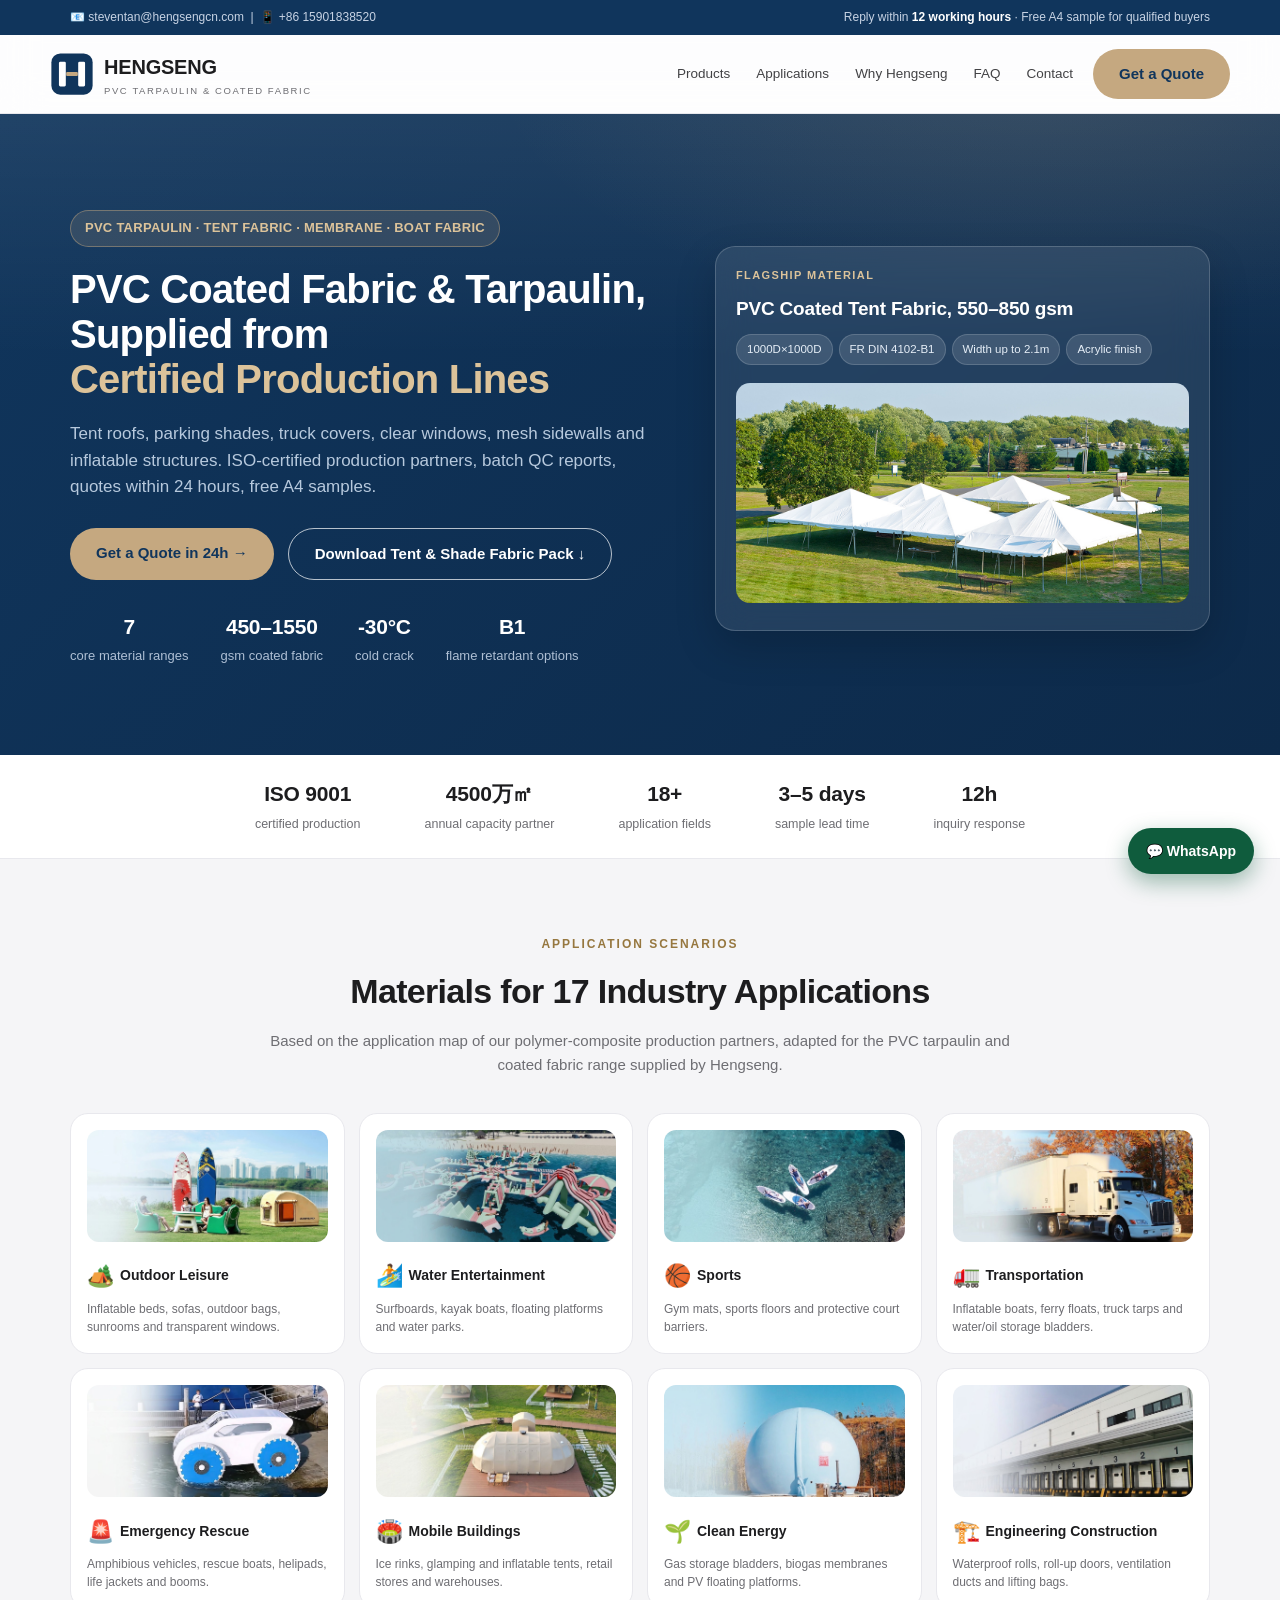
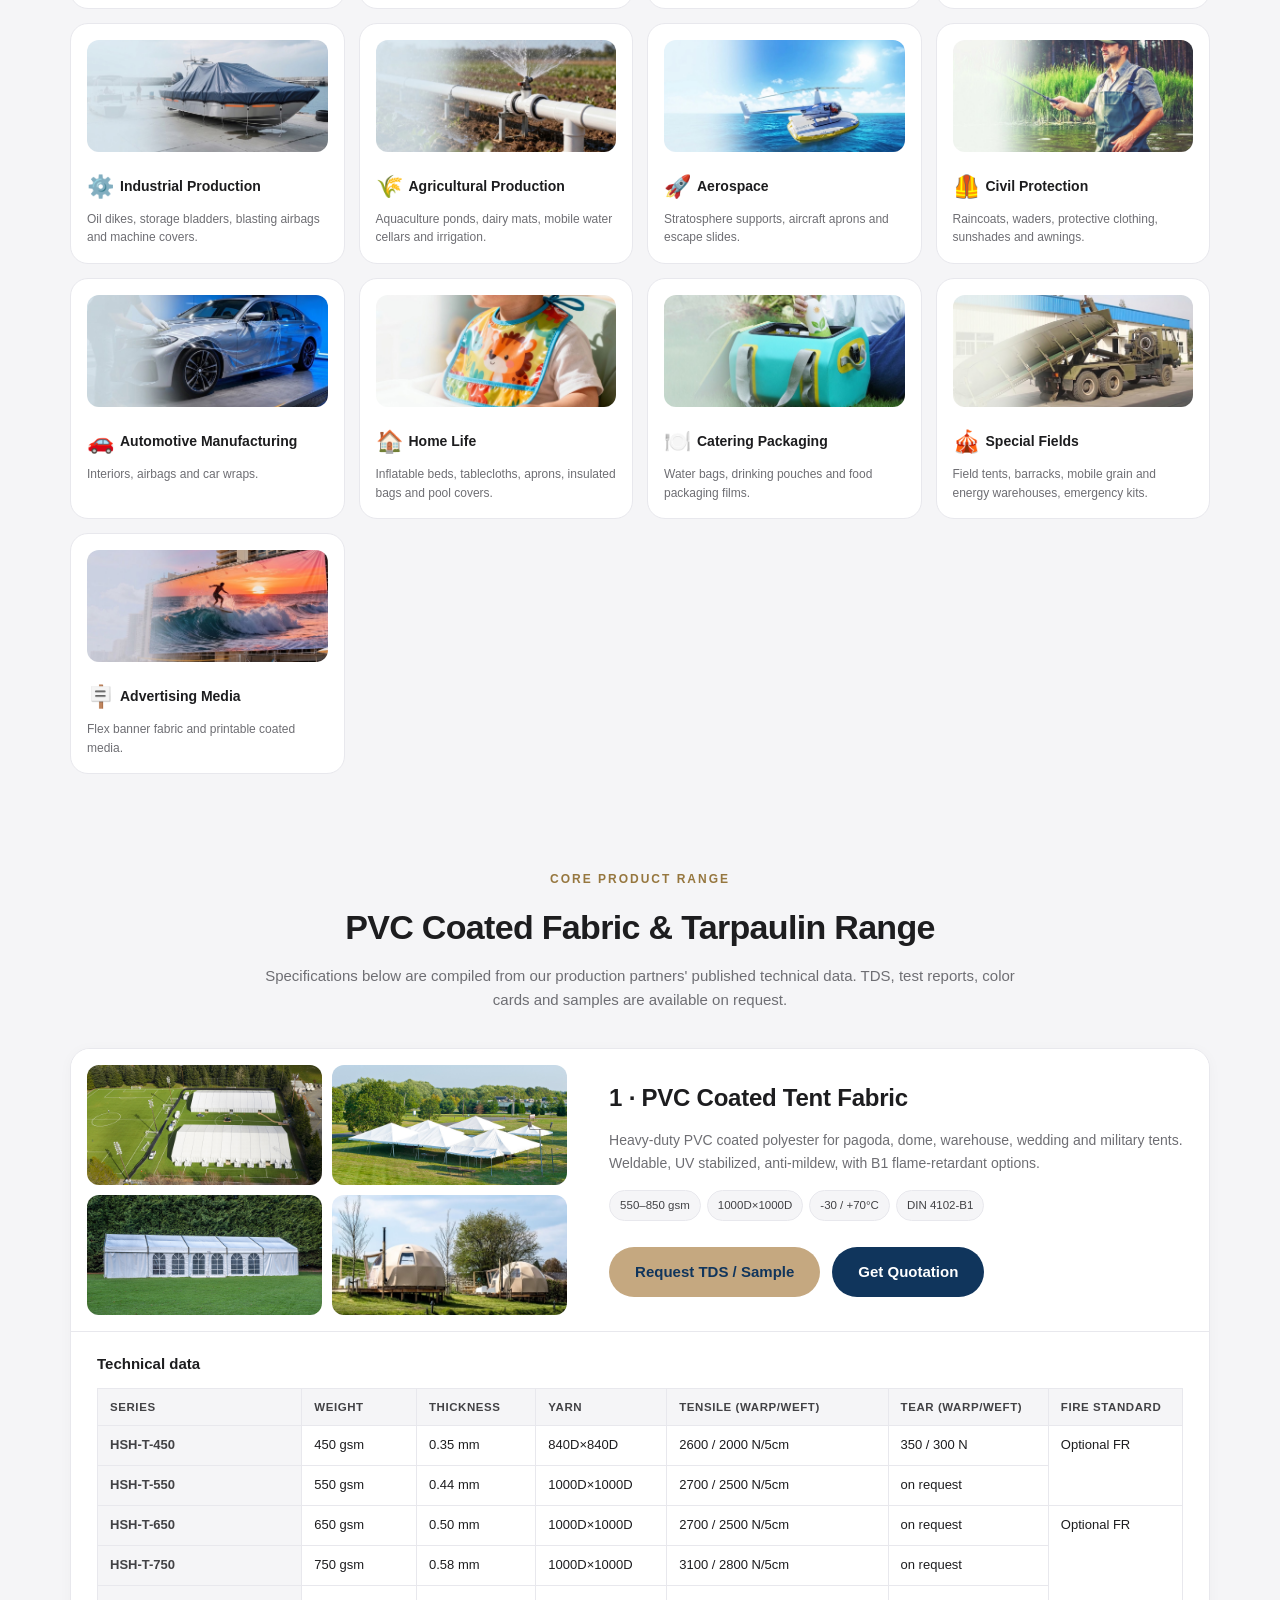
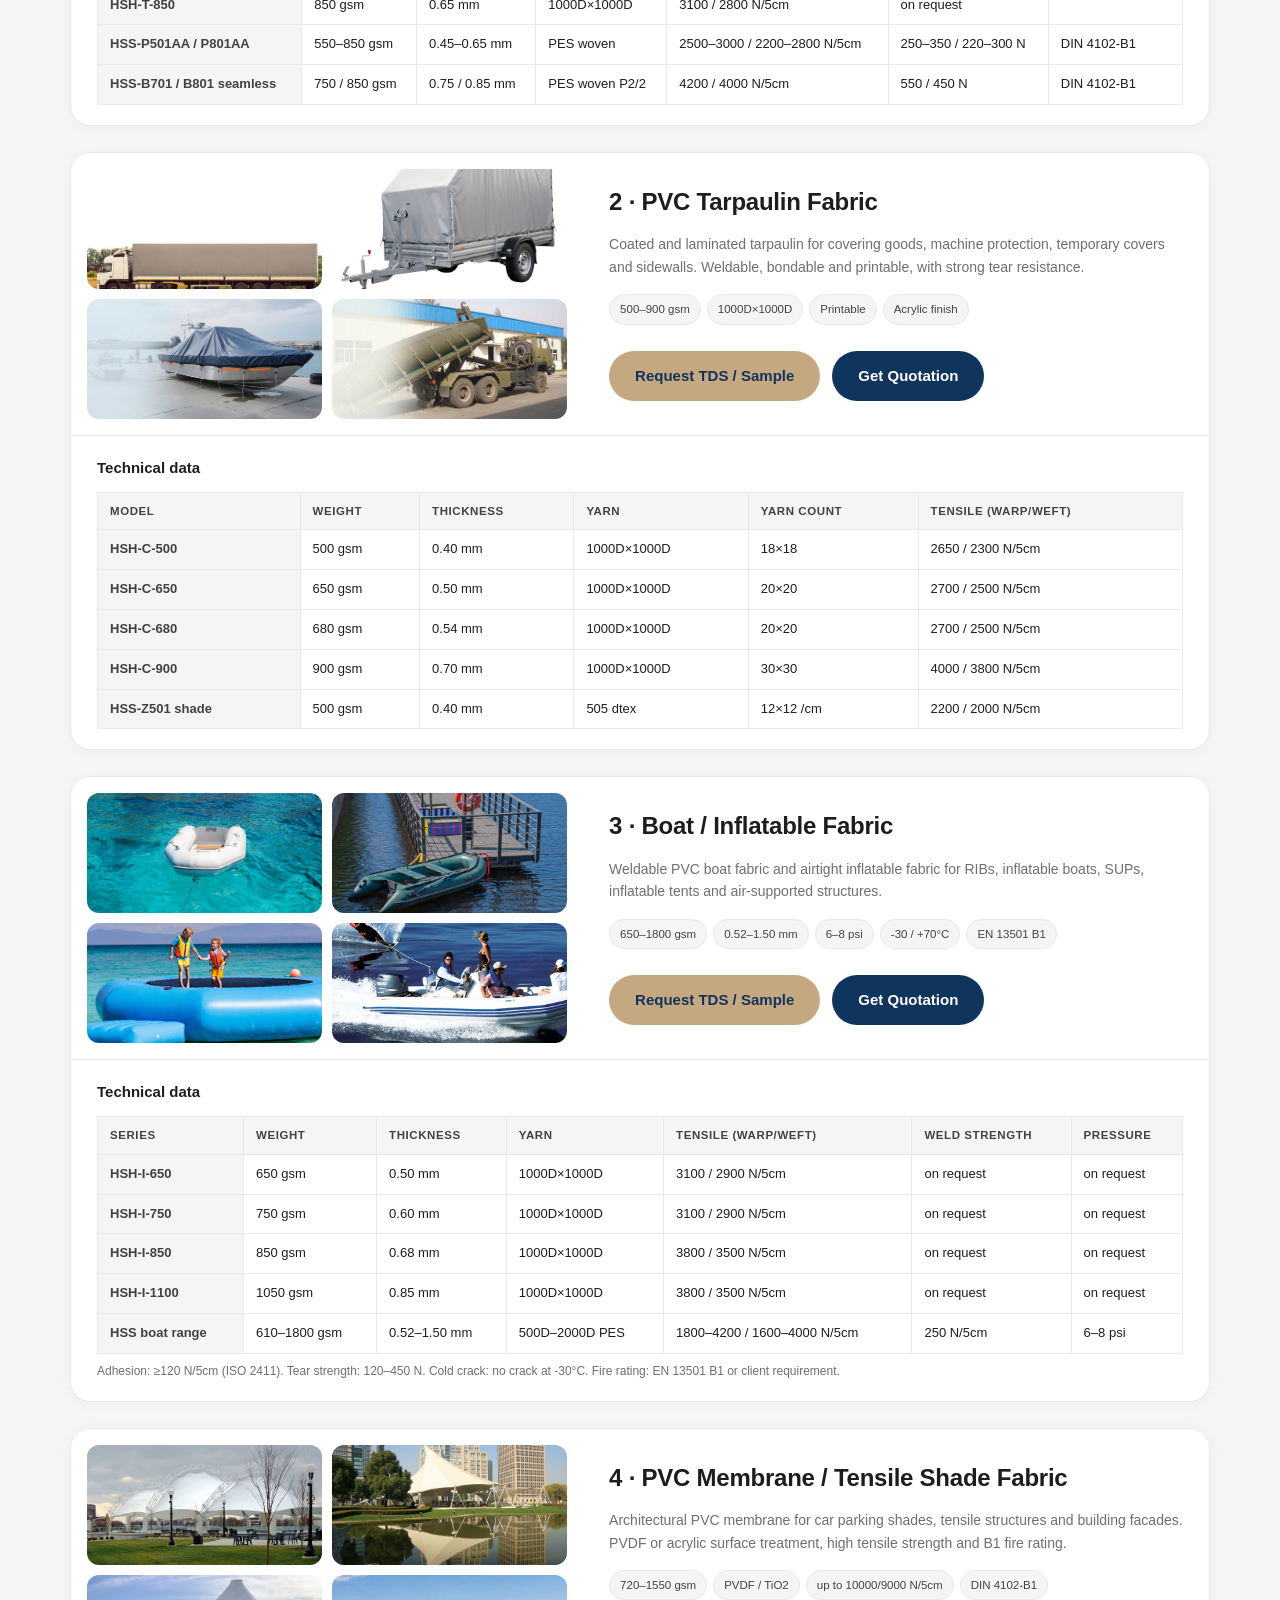
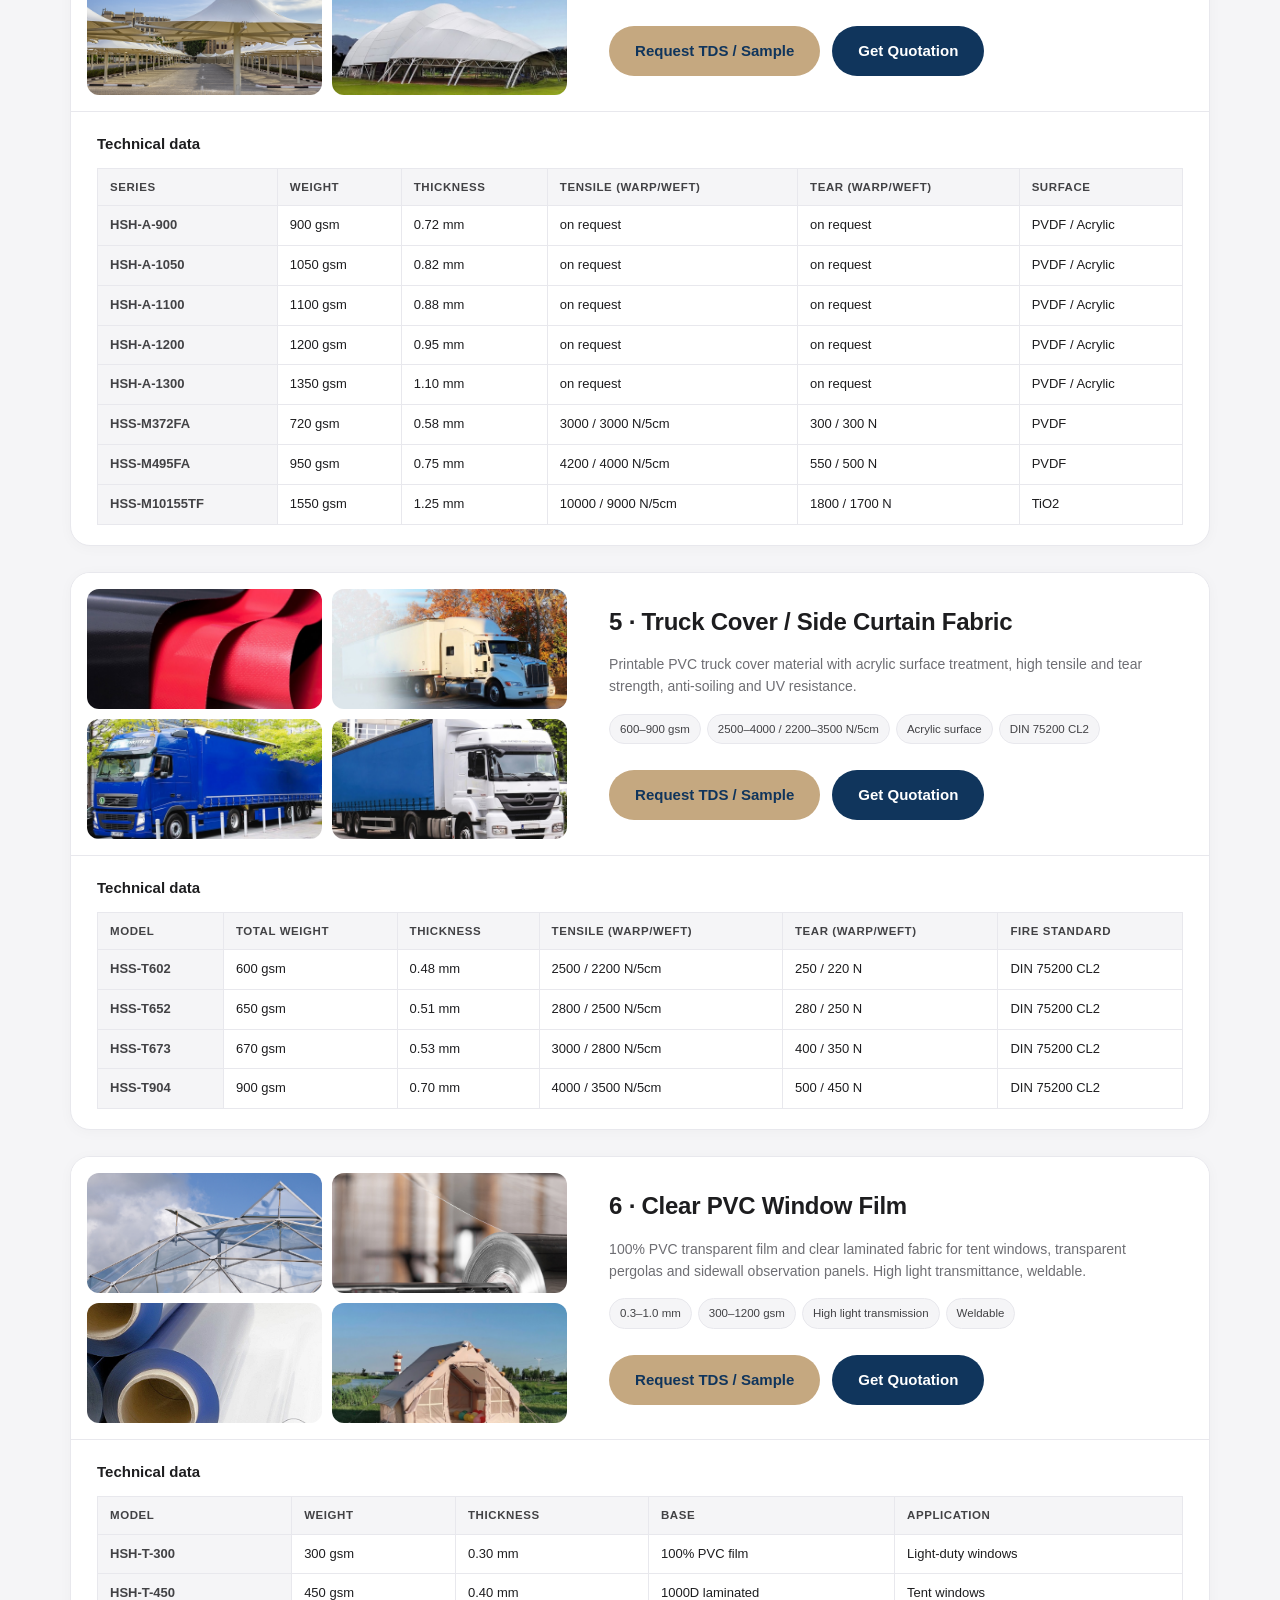
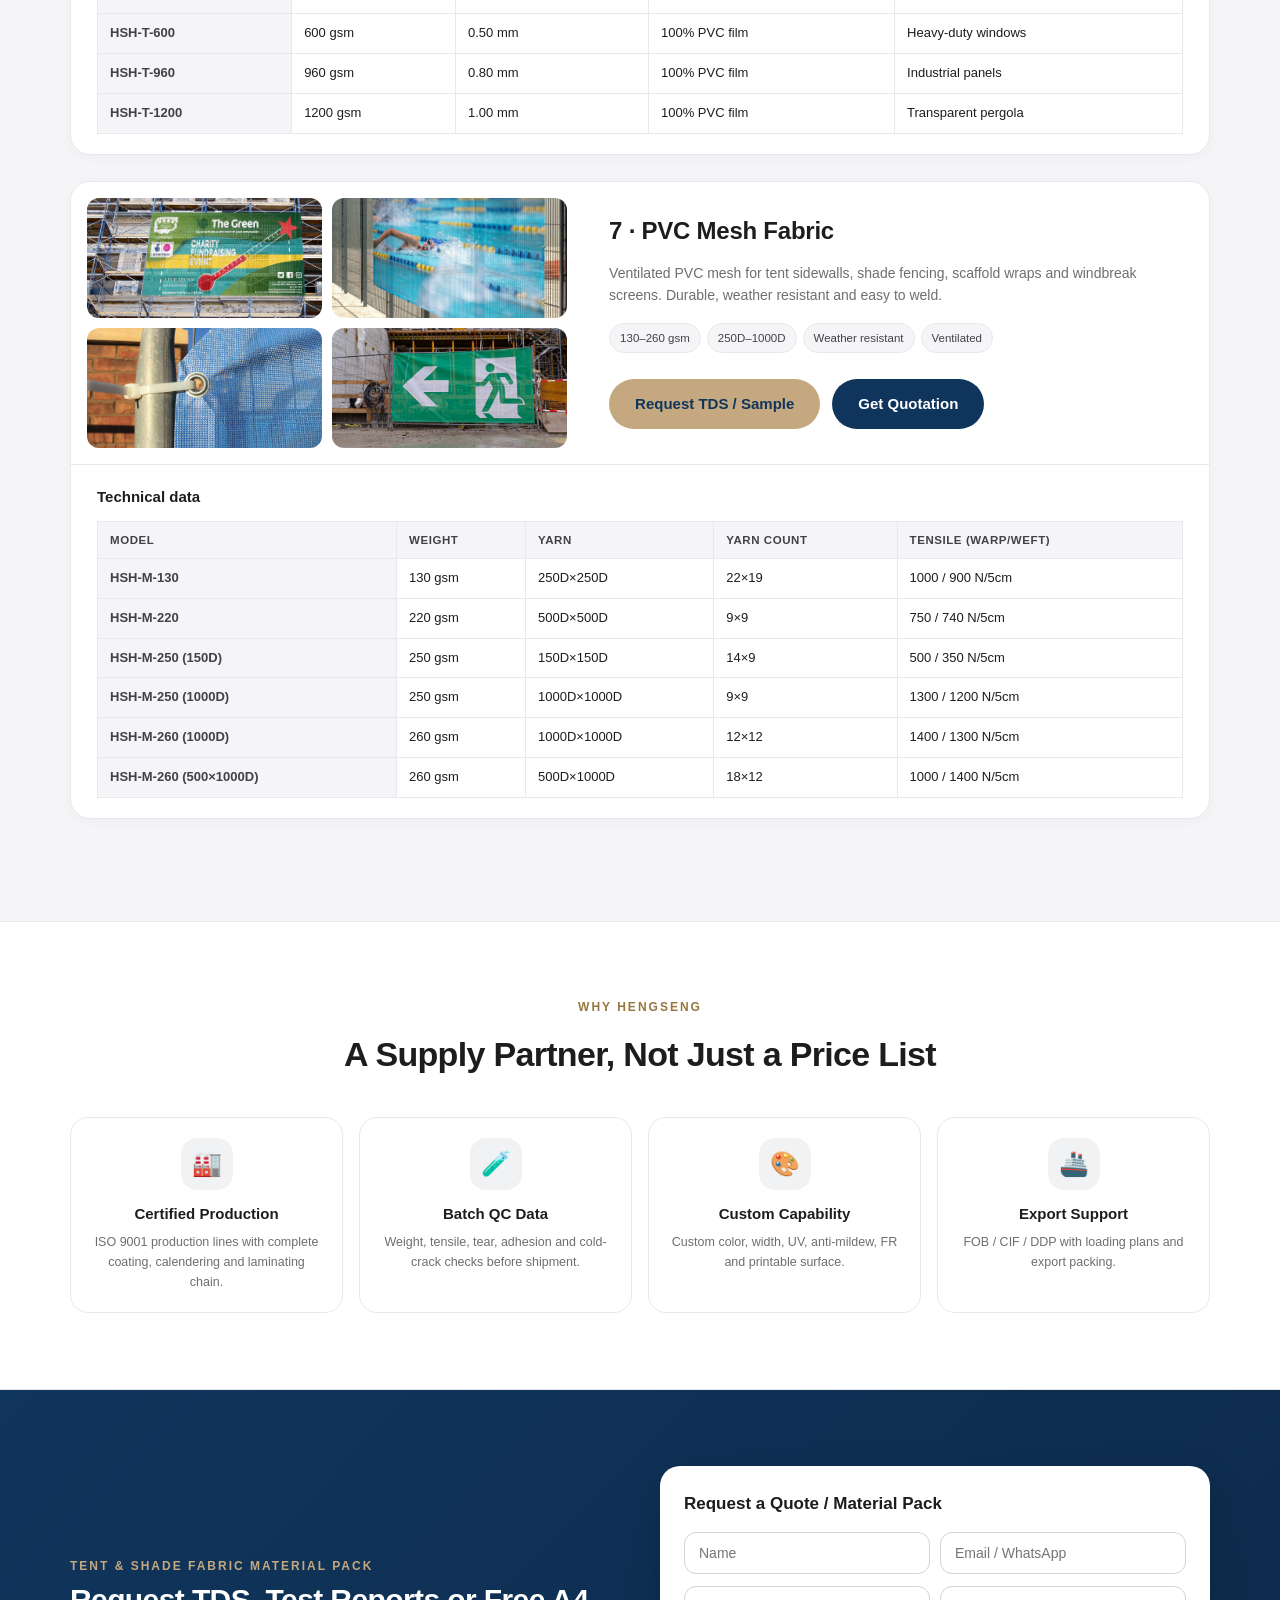
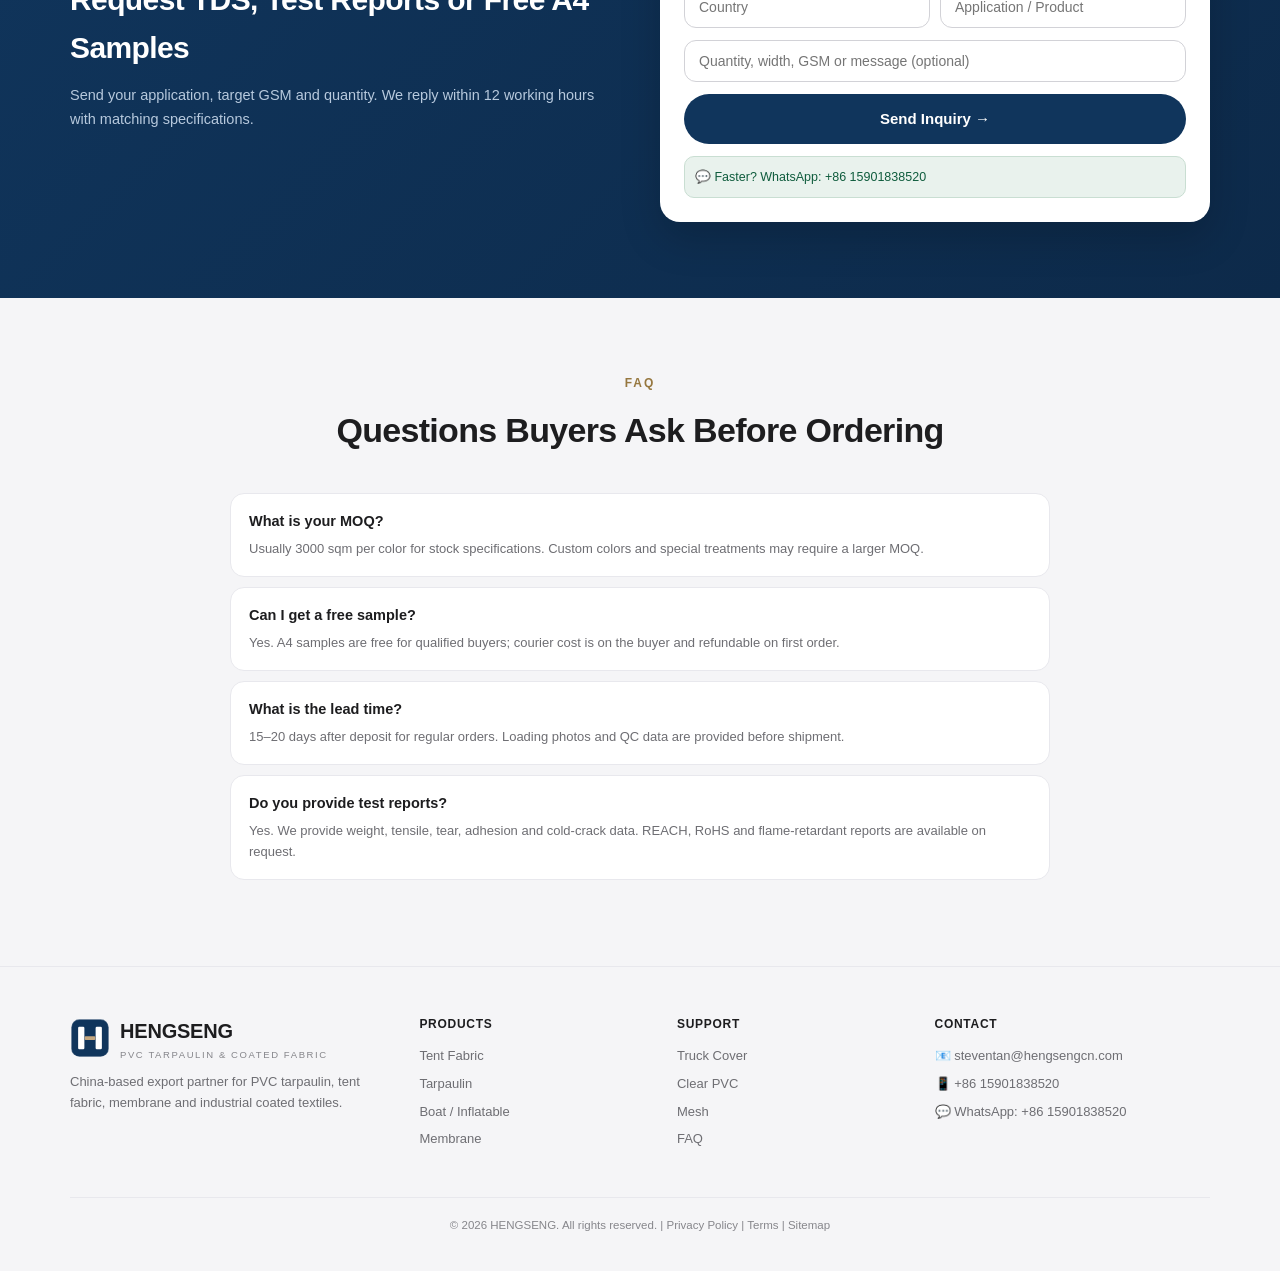
==== commit 7680a7ba: "Deploy V1.6: local images + de-watermarked product images - Localize all 45 tarpaulin images, remove" ====
--- a/tarpaulin/index.html
+++ b/tarpaulin/index.html
@@ -180,7 +180,7 @@
       <div class="tag">FLAGSHIP MATERIAL</div>
       <h3>PVC Coated Tent Fabric, 550–850 gsm</h3>
       <div class="chips"><span class="chip">1000D×1000D</span><span class="chip">FR DIN 4102-B1</span><span class="chip">Width up to 2.1m</span><span class="chip">Acrylic finish</span></div>
-      <img class="hero-img" src="images/tent-2.jpg" onerror="this.onerror=null;this.src='https://www.hsdtextile.com/upload/20230919095200.jpg'" alt="PVC coated tent fabric">
+      <img class="hero-img" src="images/tent-2.jpg" alt="PVC coated tent fabric">
     </div>
   </div>
 </section>
@@ -203,23 +203,23 @@
       <p>Based on the application map of our polymer-composite production partners, adapted for the PVC tarpaulin and coated fabric range supplied by Hengseng.</p>
     </div>
     <div class="apps-grid">
-      <div class="app-card"><img src="images/app-outdoor.jpg" onerror="this.onerror=null;this.src='https://www.sijiacn.com/uploads/upload/images/20251016/fb50dc555b2839f3a76b7307cd57f62b.jpg'" alt="Outdoor Leisure"><div class="ico">🏕️</div><b>Outdoor Leisure</b><p>Inflatable beds, sofas, outdoor bags, sunrooms and transparent windows.</p></div>
-      <div class="app-card"><img src="images/app-water.jpg" onerror="this.onerror=null;this.src='https://www.sijiacn.com/uploads/upload/images/20251016/67b8348511f5fafec7bd39c1bdb1bc17.jpg'" alt="Water Entertainment"><div class="ico">🏄</div><b>Water Entertainment</b><p>Surfboards, kayak boats, floating platforms and water parks.</p></div>
-      <div class="app-card"><img src="images/app-sports.jpg" onerror="this.onerror=null;this.src='https://www.sijiacn.com/uploads/upload/images/20251016/c45bcdf13fb0dd4d6f7fcb6f1c454638.jpg'" alt="Sports"><div class="ico">🏀</div><b>Sports</b><p>Gym mats, sports floors and protective court barriers.</p></div>
-      <div class="app-card"><img src="images/app-transportation.jpg" onerror="this.onerror=null;this.src='https://www.sijiacn.com/uploads/upload/images/20251016/226fcc59bc16c40b5953a88b5a1da070.jpg'" alt="Transportation"><div class="ico">🚛</div><b>Transportation</b><p>Inflatable boats, ferry floats, truck tarps and water/oil storage bladders.</p></div>
-      <div class="app-card"><img src="images/app-rescue.jpg" onerror="this.onerror=null;this.src='https://www.sijiacn.com/uploads/upload/images/20251016/091ae9b35f3f9e7a251f99a31e1546ba.jpg'" alt="Emergency Rescue"><div class="ico">🚨</div><b>Emergency Rescue</b><p>Amphibious vehicles, rescue boats, helipads, life jackets and booms.</p></div>
-      <div class="app-card"><img src="images/app-mobile-building.jpg" onerror="this.onerror=null;this.src='https://www.sijiacn.com/uploads/upload/images/20251016/58af9f77c455aec336dc5a3a57f324c1.jpg'" alt="Mobile Buildings"><div class="ico">🏟️</div><b>Mobile Buildings</b><p>Ice rinks, glamping and inflatable tents, retail stores and warehouses.</p></div>
-      <div class="app-card"><img src="images/app-clean-energy.jpg" onerror="this.onerror=null;this.src='https://www.sijiacn.com/uploads/upload/images/20251016/d10f0a5126ae976f7636330308b39948.jpg'" alt="Clean Energy"><div class="ico">🌱</div><b>Clean Energy</b><p>Gas storage bladders, biogas membranes and PV floating platforms.</p></div>
-      <div class="app-card"><img src="images/app-construction.jpg" onerror="this.onerror=null;this.src='https://www.sijiacn.com/uploads/upload/images/20251016/00a176da50029c81b18fbde26016f91e.jpg'" alt="Engineering Construction"><div class="ico">🏗️</div><b>Engineering Construction</b><p>Waterproof rolls, roll-up doors, ventilation ducts and lifting bags.</p></div>
-      <div class="app-card"><img src="images/app-industrial.jpg" onerror="this.onerror=null;this.src='https://www.sijiacn.com/uploads/upload/images/20251016/5c19472b0d976106ffb13b5c1480a2ca.jpg'" alt="Industrial Production"><div class="ico">⚙️</div><b>Industrial Production</b><p>Oil dikes, storage bladders, blasting airbags and machine covers.</p></div>
-      <div class="app-card"><img src="images/app-agriculture.jpg" onerror="this.onerror=null;this.src='https://www.sijiacn.com/uploads/upload/images/20251016/7cc4b42ffe8886233c329cb1606a95db.jpg'" alt="Agricultural Production"><div class="ico">🌾</div><b>Agricultural Production</b><p>Aquaculture ponds, dairy mats, mobile water cellars and irrigation.</p></div>
-      <div class="app-card"><img src="images/app-aerospace.jpg" onerror="this.onerror=null;this.src='https://www.sijiacn.com/uploads/upload/images/20251016/fe1cd2e4b327c2897fa19d4318ec050f.jpg'" alt="Aerospace"><div class="ico">🚀</div><b>Aerospace</b><p>Stratosphere supports, aircraft aprons and escape slides.</p></div>
-      <div class="app-card"><img src="images/app-civil.jpg" onerror="this.onerror=null;this.src='https://www.sijiacn.com/uploads/upload/images/20251016/ec17f1cfa113d865294ef4b57c2617e9.jpg'" alt="Civil Protection"><div class="ico">🦺</div><b>Civil Protection</b><p>Raincoats, waders, protective clothing, sunshades and awnings.</p></div>
-      <div class="app-card"><img src="images/app-automotive.jpg" onerror="this.onerror=null;this.src='https://www.sijiacn.com/uploads/upload/images/20251016/b698f6be567440e7d987399b77f04685.jpg'" alt="Automotive Manufacturing"><div class="ico">🚗</div><b>Automotive Manufacturing</b><p>Interiors, airbags and car wraps.</p></div>
-      <div class="app-card"><img src="images/app-home.jpg" onerror="this.onerror=null;this.src='https://www.sijiacn.com/uploads/upload/images/20251016/26bd41b747ee66f9d030bdf80484b519.jpg'" alt="Home Life"><div class="ico">🏠</div><b>Home Life</b><p>Inflatable beds, tablecloths, aprons, insulated bags and pool covers.</p></div>
-      <div class="app-card"><img src="images/app-catering.jpg" onerror="this.onerror=null;this.src='https://www.sijiacn.com/uploads/upload/images/20251017/937d9876939dd4292ea97eb5dc02733d.jpg'" alt="Catering Packaging"><div class="ico">🍽️</div><b>Catering Packaging</b><p>Water bags, drinking pouches and food packaging films.</p></div>
-      <div class="app-card"><img src="images/app-special.jpg" onerror="this.onerror=null;this.src='https://www.sijiacn.com/uploads/upload/images/20251017/41ba7f3aea3c76d7d61ebcbc41aa4af3.jpg'" alt="Special Fields"><div class="ico">🎪</div><b>Special Fields</b><p>Field tents, barracks, mobile grain and energy warehouses, emergency kits.</p></div>
-      <div class="app-card"><img src="images/app-advertising.jpg" onerror="this.onerror=null;this.src='https://www.sijiacn.com/uploads/upload/images/20251017/ba735c9cd2a12b98f7fafe80d33ff409.jpg'" alt="Advertising Media"><div class="ico">🪧</div><b>Advertising Media</b><p>Flex banner fabric and printable coated media.</p></div>
+      <div class="app-card"><img src="images/app-outdoor.jpg" alt="Outdoor Leisure"><div class="ico">🏕️</div><b>Outdoor Leisure</b><p>Inflatable beds, sofas, outdoor bags, sunrooms and transparent windows.</p></div>
+      <div class="app-card"><img src="images/app-water.jpg" alt="Water Entertainment"><div class="ico">🏄</div><b>Water Entertainment</b><p>Surfboards, kayak boats, floating platforms and water parks.</p></div>
+      <div class="app-card"><img src="images/app-sports.jpg" alt="Sports"><div class="ico">🏀</div><b>Sports</b><p>Gym mats, sports floors and protective court barriers.</p></div>
+      <div class="app-card"><img src="images/app-transportation.jpg" alt="Transportation"><div class="ico">🚛</div><b>Transportation</b><p>Inflatable boats, ferry floats, truck tarps and water/oil storage bladders.</p></div>
+      <div class="app-card"><img src="images/app-rescue.jpg" alt="Emergency Rescue"><div class="ico">🚨</div><b>Emergency Rescue</b><p>Amphibious vehicles, rescue boats, helipads, life jackets and booms.</p></div>
+      <div class="app-card"><img src="images/app-mobile-building.jpg" alt="Mobile Buildings"><div class="ico">🏟️</div><b>Mobile Buildings</b><p>Ice rinks, glamping and inflatable tents, retail stores and warehouses.</p></div>
+      <div class="app-card"><img src="images/app-clean-energy.jpg" alt="Clean Energy"><div class="ico">🌱</div><b>Clean Energy</b><p>Gas storage bladders, biogas membranes and PV floating platforms.</p></div>
+      <div class="app-card"><img src="images/app-construction.jpg" alt="Engineering Construction"><div class="ico">🏗️</div><b>Engineering Construction</b><p>Waterproof rolls, roll-up doors, ventilation ducts and lifting bags.</p></div>
+      <div class="app-card"><img src="images/app-industrial.jpg" alt="Industrial Production"><div class="ico">⚙️</div><b>Industrial Production</b><p>Oil dikes, storage bladders, blasting airbags and machine covers.</p></div>
+      <div class="app-card"><img src="images/app-agriculture.jpg" alt="Agricultural Production"><div class="ico">🌾</div><b>Agricultural Production</b><p>Aquaculture ponds, dairy mats, mobile water cellars and irrigation.</p></div>
+      <div class="app-card"><img src="images/app-aerospace.jpg" alt="Aerospace"><div class="ico">🚀</div><b>Aerospace</b><p>Stratosphere supports, aircraft aprons and escape slides.</p></div>
+      <div class="app-card"><img src="images/app-civil.jpg" alt="Civil Protection"><div class="ico">🦺</div><b>Civil Protection</b><p>Raincoats, waders, protective clothing, sunshades and awnings.</p></div>
+      <div class="app-card"><img src="images/app-automotive.jpg" alt="Automotive Manufacturing"><div class="ico">🚗</div><b>Automotive Manufacturing</b><p>Interiors, airbags and car wraps.</p></div>
+      <div class="app-card"><img src="images/app-home.jpg" alt="Home Life"><div class="ico">🏠</div><b>Home Life</b><p>Inflatable beds, tablecloths, aprons, insulated bags and pool covers.</p></div>
+      <div class="app-card"><img src="images/app-catering.jpg" alt="Catering Packaging"><div class="ico">🍽️</div><b>Catering Packaging</b><p>Water bags, drinking pouches and food packaging films.</p></div>
+      <div class="app-card"><img src="images/app-special.jpg" alt="Special Fields"><div class="ico">🎪</div><b>Special Fields</b><p>Field tents, barracks, mobile grain and energy warehouses, emergency kits.</p></div>
+      <div class="app-card"><img src="images/app-advertising.jpg" alt="Advertising Media"><div class="ico">🪧</div><b>Advertising Media</b><p>Flex banner fabric and printable coated media.</p></div>
     </div>
   </div>
 </section>
@@ -235,10 +235,10 @@
     <article class="product-section" id="tent">
       <div class="product-head">
         <div class="gallery">
-          <img src="images/tent-1.jpg" onerror="this.onerror=null;this.src='https://www.hsdtextile.com/upload/20230919095127.jpg'" alt="Tent fabric 1">
-          <img src="images/tent-2.jpg" onerror="this.onerror=null;this.src='https://www.hsdtextile.com/upload/20230919095200.jpg'" alt="Tent fabric 2">
-          <img src="images/tent-4.jpg" onerror="this.onerror=null;this.src='https://www.hsdtextile.com/upload/20230919095256.jpg'" alt="Tent fabric 3">
-          <img src="images/sijia-tent.jpg" onerror="this.onerror=null;this.src='https://www.sijiacn.com/uploads/upload/images/20251009/8ebbfcaaaf6427e4490529cce158cad7.jpg'" alt="PVC hall fabric">
+          <img src="images/tent-1.jpg" alt="Tent fabric 1">
+          <img src="images/tent-2.jpg" alt="Tent fabric 2">
+          <img src="images/tent-4.jpg" alt="Tent fabric 3">
+          <img src="images/sijia-tent.jpg" alt="PVC hall fabric">
         </div>
         <div class="product-info">
           <h3>1 · PVC Coated Tent Fabric</h3>
@@ -265,10 +265,10 @@
     <article class="product-section" id="tarpaulin">
       <div class="product-head">
         <div class="gallery">
-          <img src="images/tarp-2.jpg" onerror="this.onerror=null;this.src='https://www.hsdtextile.com/upload/20230922151824017.jpg'" alt="PVC tarpaulin roll">
-          <img src="images/tarp-3.jpg" onerror="this.onerror=null;this.src='https://www.hsdtextile.com/upload/20230922151813886.jpg'" alt="PVC tarpaulin surface">
-          <img src="images/cover-goods-1.jpg" onerror="this.onerror=null;this.src='https://www.sijiacn.com/uploads/upload/images/20251016/5c19472b0d976106ffb13b5c1480a2ca.jpg'" alt="Industrial protective covers">
-          <img src="images/cover-goods-2.jpg" onerror="this.onerror=null;this.src='https://www.sijiacn.com/uploads/upload/images/20251017/41ba7f3aea3c76d7d61ebcbc41aa4af3.jpg'" alt="Goods covered by tarpaulin">
+          <img src="images/tarp-2.jpg" alt="PVC tarpaulin roll">
+          <img src="images/tarp-3.jpg" alt="PVC tarpaulin surface">
+          <img src="images/cover-goods-1.jpg" alt="Industrial protective covers">
+          <img src="images/cover-goods-2.jpg" alt="Goods covered by tarpaulin">
         </div>
         <div class="product-info">
           <h3>2 · PVC Tarpaulin Fabric</h3>
@@ -293,10 +293,10 @@
     <article class="product-section" id="boat">
       <div class="product-head">
         <div class="gallery">
-          <img src="images/boat-1.jpg" onerror="this.onerror=null;this.src='https://www.hsdtextile.com/upload/20230923105831038.jpg'" alt="Boat fabric 1">
-          <img src="images/boat-2.jpg" onerror="this.onerror=null;this.src='https://www.hsdtextile.com/upload/20230923105821092.jpg'" alt="Boat fabric 2">
-          <img src="images/inflatable-1.jpg" onerror="this.onerror=null;this.src='https://www.hsdtextile.com/upload/20230922161026541.jpg'" alt="Inflatable fabric">
-          <img src="images/sijia-boat.jpg" onerror="this.onerror=null;this.src='https://www.sijiacn.com/uploads/upload/images/20251016/119fdd45fededc0d87da6b6f90000e5e.jpg'" alt="Boat material">
+          <img src="images/boat-1.jpg" alt="Boat fabric 1">
+          <img src="images/boat-2.jpg" alt="Boat fabric 2">
+          <img src="images/inflatable-1.jpg" alt="Inflatable fabric">
+          <img src="images/sijia-boat.jpg" alt="Boat material">
         </div>
         <div class="product-info">
           <h3>3 · Boat / Inflatable Fabric</h3>
@@ -322,10 +322,10 @@
     <article class="product-section" id="membrane">
       <div class="product-head">
         <div class="gallery">
-          <img src="images/membrane-1.jpg" onerror="this.onerror=null;this.src='https://www.hsdtextile.com/upload/20230922154936.jpg'" alt="PVC membrane 1">
-          <img src="images/membrane-2.jpg" onerror="this.onerror=null;this.src='https://www.hsdtextile.com/upload/20230922153948479.jpg'" alt="PVC membrane 2">
-          <img src="images/membrane-3.jpg" onerror="this.onerror=null;this.src='https://www.hsdtextile.com/upload/20230922153939214.jpg'" alt="PVC membrane 3">
-          <img src="images/sijia-membrane.jpg" onerror="this.onerror=null;this.src='https://www.sijiacn.com/uploads/upload/images/20251009/790697c2bd97e869fd4df53532586257.jpg'" alt="Architectural membrane">
+          <img src="images/membrane-1.jpg" alt="PVC membrane 1">
+          <img src="images/membrane-2.jpg" alt="PVC membrane 2">
+          <img src="images/membrane-3.jpg" alt="PVC membrane 3">
+          <img src="images/sijia-membrane.jpg" alt="Architectural membrane">
         </div>
         <div class="product-info">
           <h3>4 · PVC Membrane / Tensile Shade Fabric</h3>
@@ -353,10 +353,10 @@
     <article class="product-section" id="truck">
       <div class="product-head">
         <div class="gallery">
-          <img src="images/truck-1.jpg" onerror="this.onerror=null;this.src='https://www.sijiacn.com/uploads/upload/images/20251010/872013c8fbf1a4d6a76609f0d282d70f.jpg'" alt="Truck cover fabric 1">
-          <img src="images/truck-2.jpg" onerror="this.onerror=null;this.src='https://www.sijiacn.com/uploads/upload/images/20251010/929ad8c4850d0edc1f5f16f652b8be60.jpg'" alt="Truck cover fabric 2">
-          <img src="images/truck-3.jpg" onerror="this.onerror=null;this.src='https://www.sijiacn.com/uploads/upload/images/20251010/319a9c5e4aeef61d0a9985f3347e6942.jpg'" alt="Truck cover fabric 3">
-          <img src="images/truck-4.jpg" onerror="this.onerror=null;this.src='https://www.sijiacn.com/uploads/upload/images/20251010/4c91c05546e85b167f64a7f66c7d36e0.jpg'" alt="Truck cover fabric 4">
+          <img src="images/truck-1.jpg" alt="Truck cover fabric 1">
+          <img src="images/truck-2.jpg" alt="Truck cover fabric 2">
+          <img src="images/truck-3.jpg" alt="Truck cover fabric 3">
+          <img src="images/truck-4.jpg" alt="Truck cover fabric 4">
         </div>
         <div class="product-info">
           <h3>5 · Truck Cover / Side Curtain Fabric</h3>
@@ -380,10 +380,10 @@
     <article class="product-section" id="clear-pvc">
       <div class="product-head">
         <div class="gallery">
-          <img src="images/clear-1.jpg" onerror="this.onerror=null;this.src='https://www.hsdtextile.com/upload/20230925100435781.jpg'" alt="Clear PVC 1">
-          <img src="images/clear-2.jpg" onerror="this.onerror=null;this.src='https://www.hsdtextile.com/upload/20230925100426610.jpg'" alt="Clear PVC 2">
-          <img src="images/clear-3.jpg" onerror="this.onerror=null;this.src='https://www.hsdtextile.com/upload/20230925100417828.jpg'" alt="Clear PVC 3">
-          <img src="images/sijia-inflatable-tent.jpg" onerror="this.onerror=null;this.src='https://www.sijiacn.com/uploads/upload/images/20251009/8d756d7cb3512e6b6f0c1ec0599158aa.jpg'" alt="Transparent window application">
+          <img src="images/clear-1.jpg" alt="Clear PVC 1">
+          <img src="images/clear-2.jpg" alt="Clear PVC 2">
+          <img src="images/clear-3.jpg" alt="Clear PVC 3">
+          <img src="images/sijia-inflatable-tent.jpg" alt="Transparent window application">
         </div>
         <div class="product-info">
           <h3>6 · Clear PVC Window Film</h3>
@@ -408,10 +408,10 @@
     <article class="product-section" id="mesh">
       <div class="product-head">
         <div class="gallery">
-          <img src="images/mesh-1.jpg" onerror="this.onerror=null;this.src='https://www.hsdtextile.com/upload/20230925094923765.jpg'" alt="PVC mesh 1">
-          <img src="images/mesh-2.jpg" onerror="this.onerror=null;this.src='https://www.hsdtextile.com/upload/20230925094915859.jpg'" alt="PVC mesh 2">
-          <img src="images/mesh-3.jpg" onerror="this.onerror=null;this.src='https://www.hsdtextile.com/upload/20230925094910031.jpg'" alt="PVC mesh 3">
-          <img src="images/mesh-4.jpg" onerror="this.onerror=null;this.src='https://www.hsdtextile.com/upload/20230925094903140.jpg'" alt="PVC mesh 4">
+          <img src="images/mesh-1.jpg" alt="PVC mesh 1">
+          <img src="images/mesh-2.jpg" alt="PVC mesh 2">
+          <img src="images/mesh-3.jpg" alt="PVC mesh 3">
+          <img src="images/mesh-4.jpg" alt="PVC mesh 4">
         </div>
         <div class="product-info">
           <h3>7 · PVC Mesh Fabric</h3>
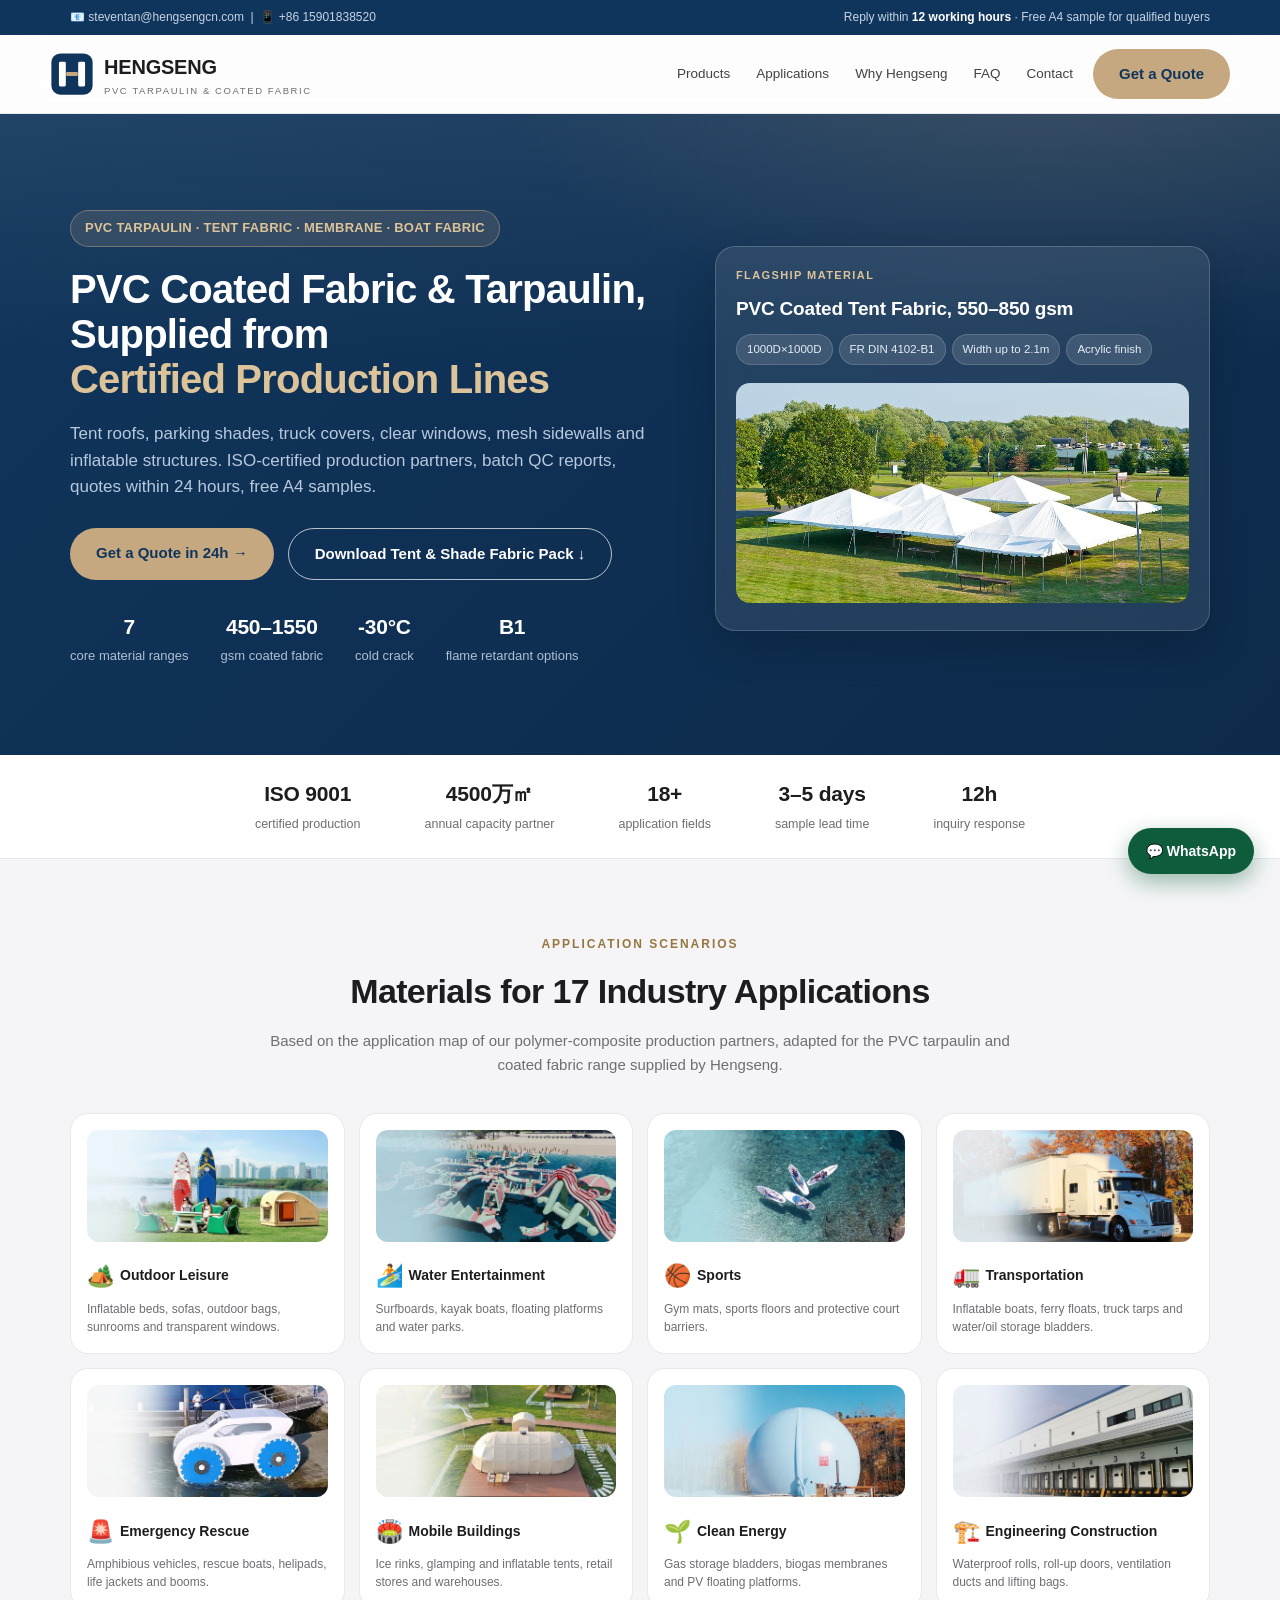
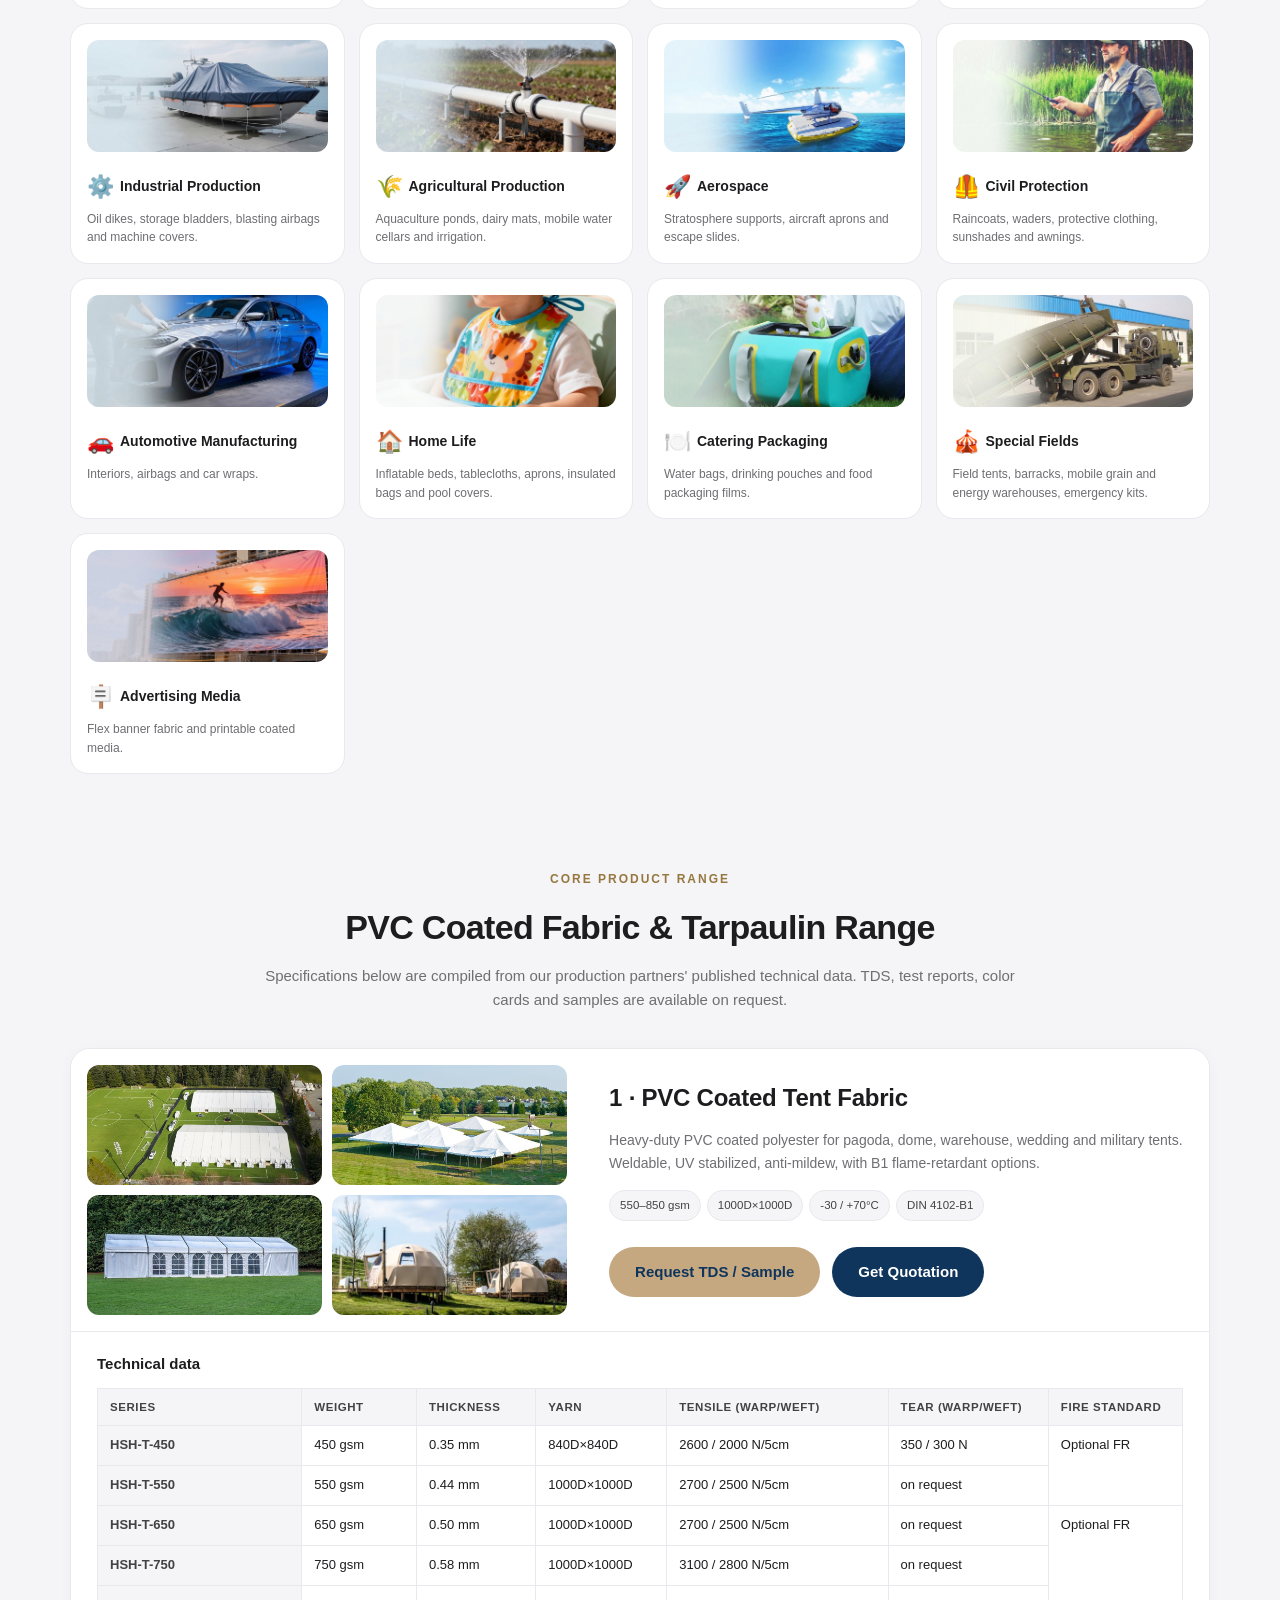
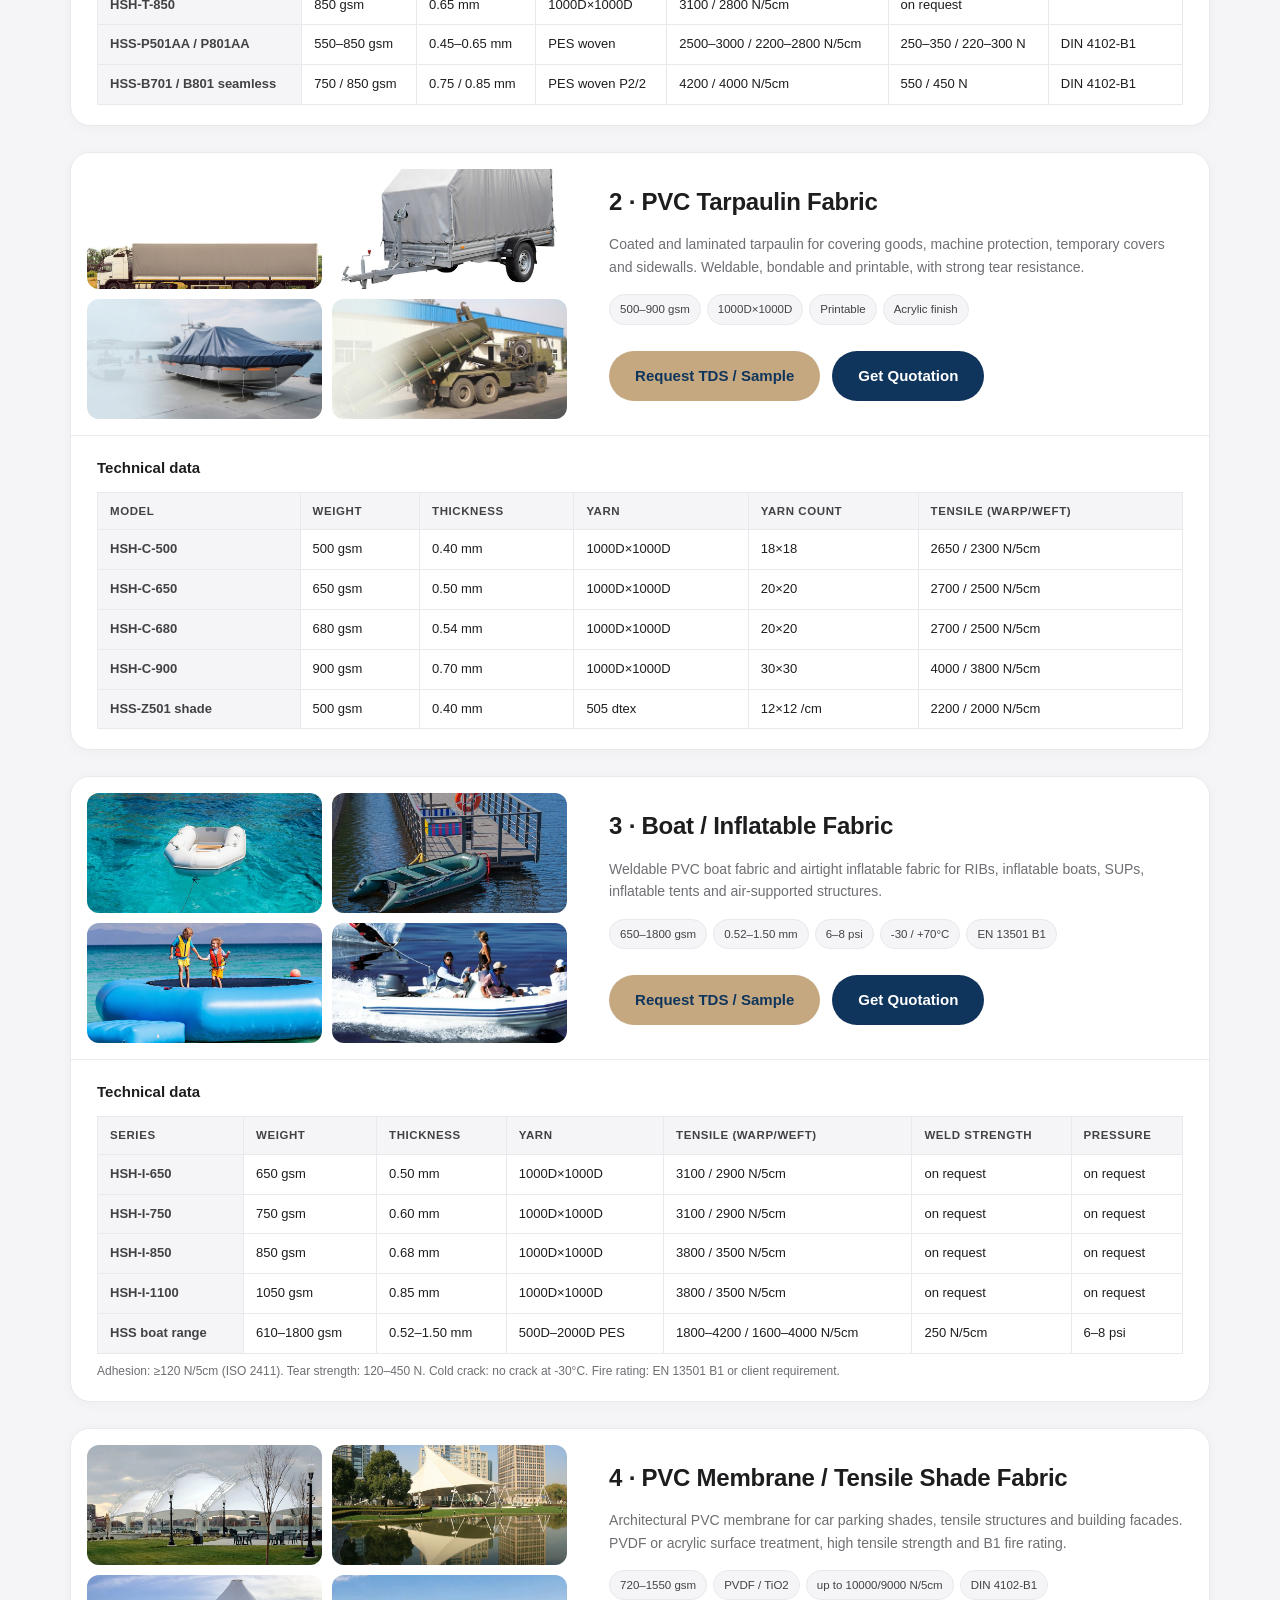
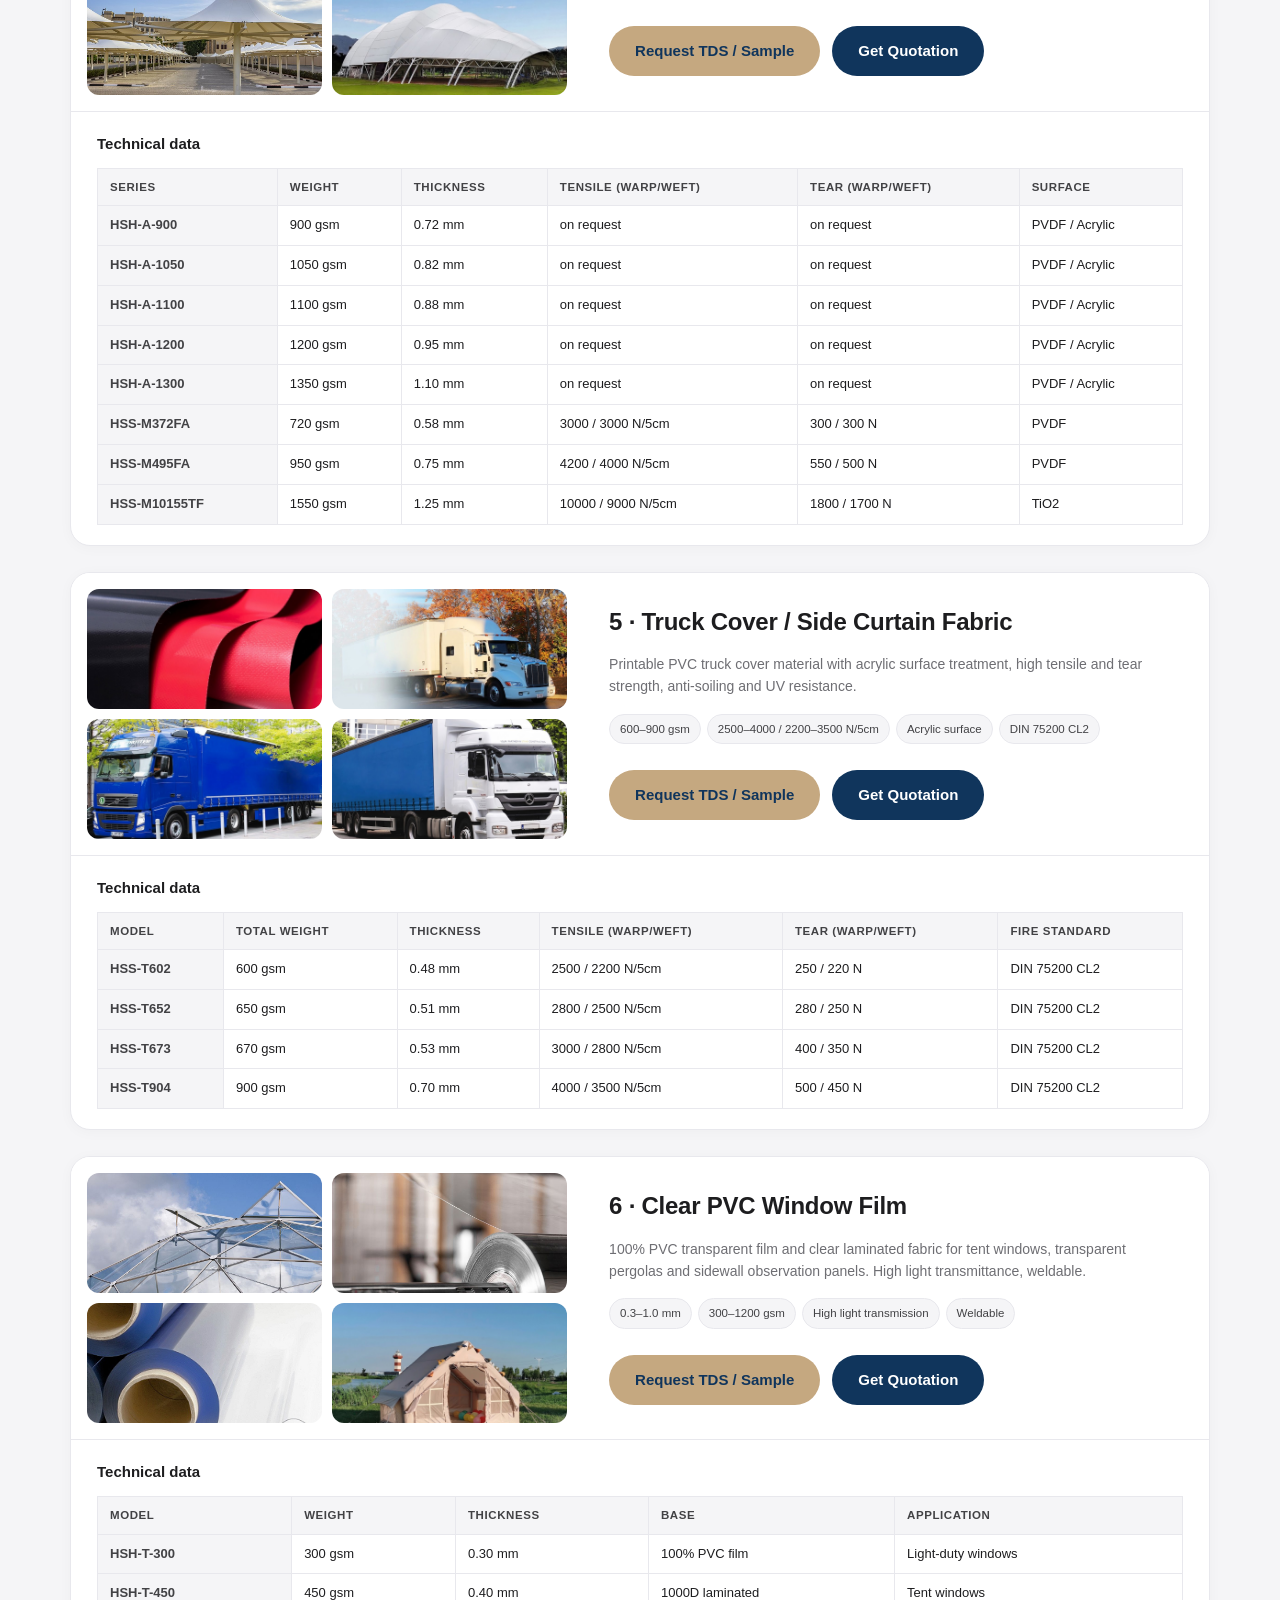
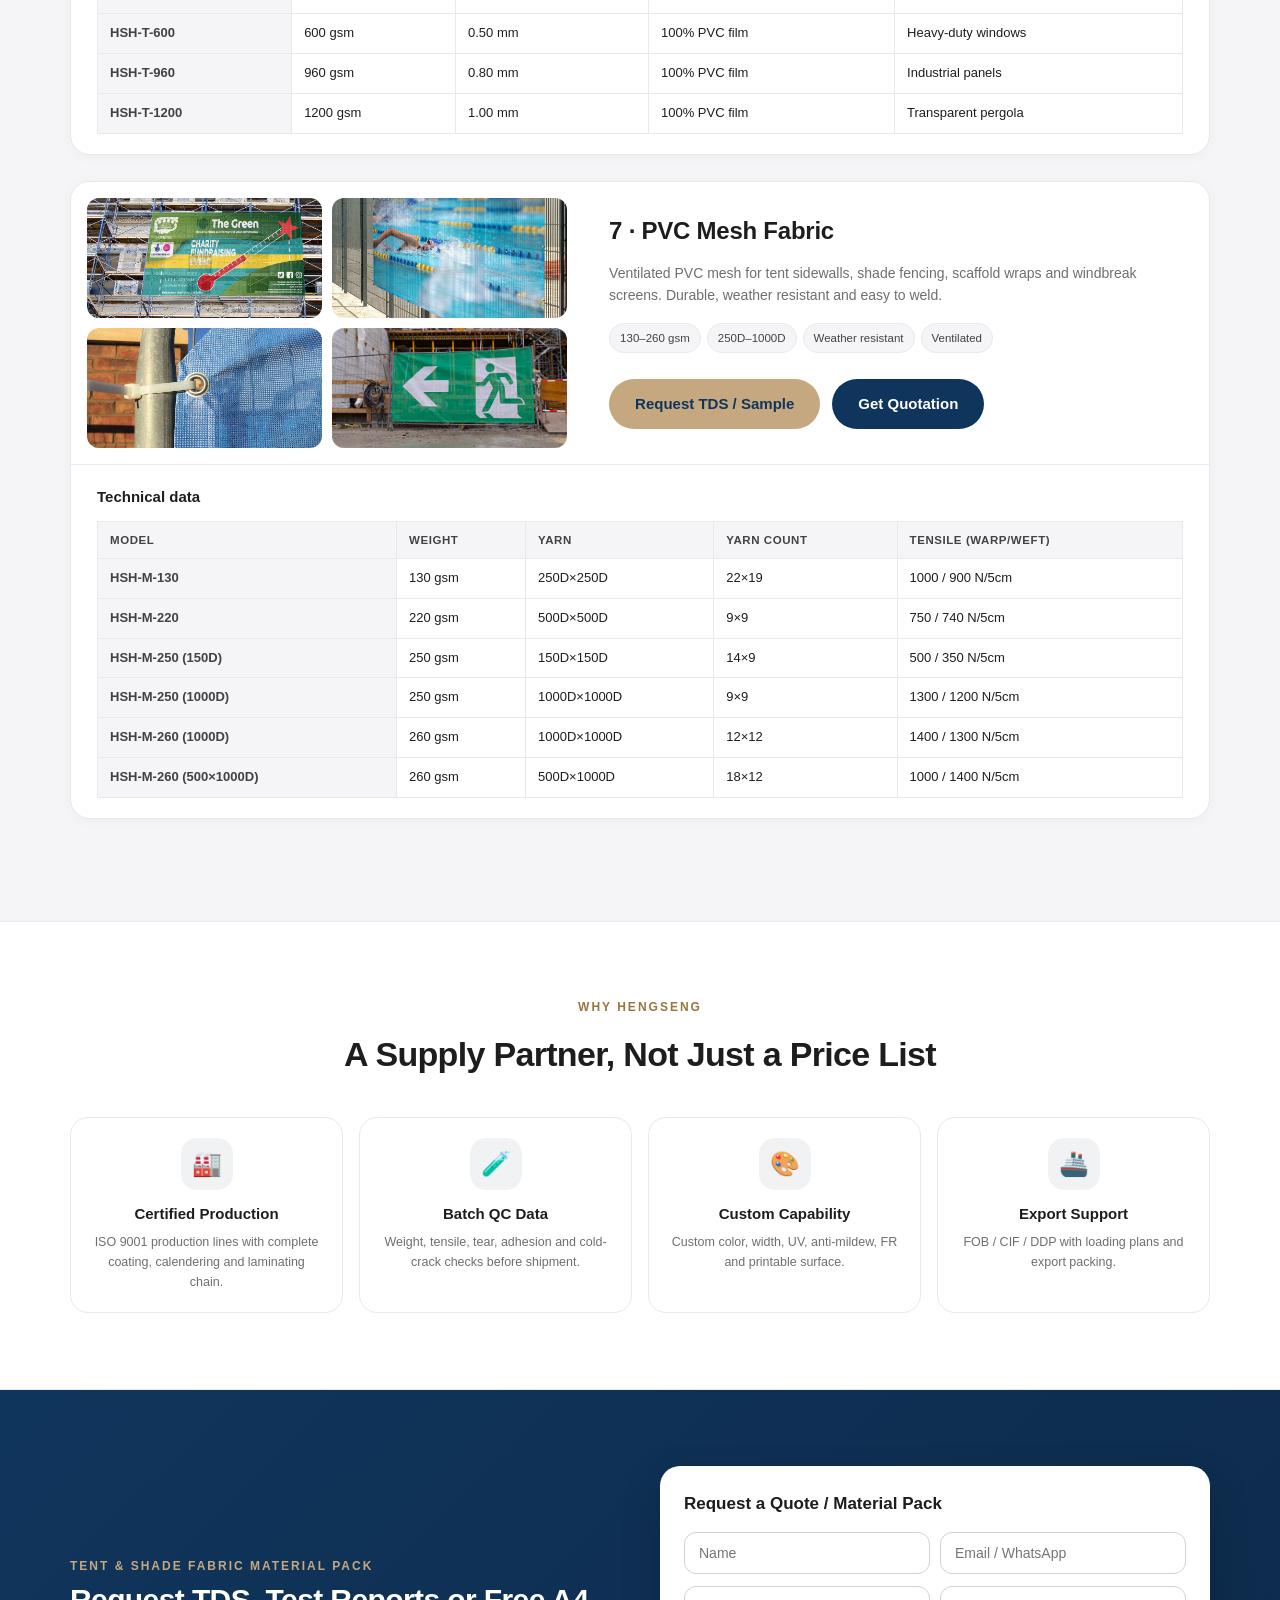
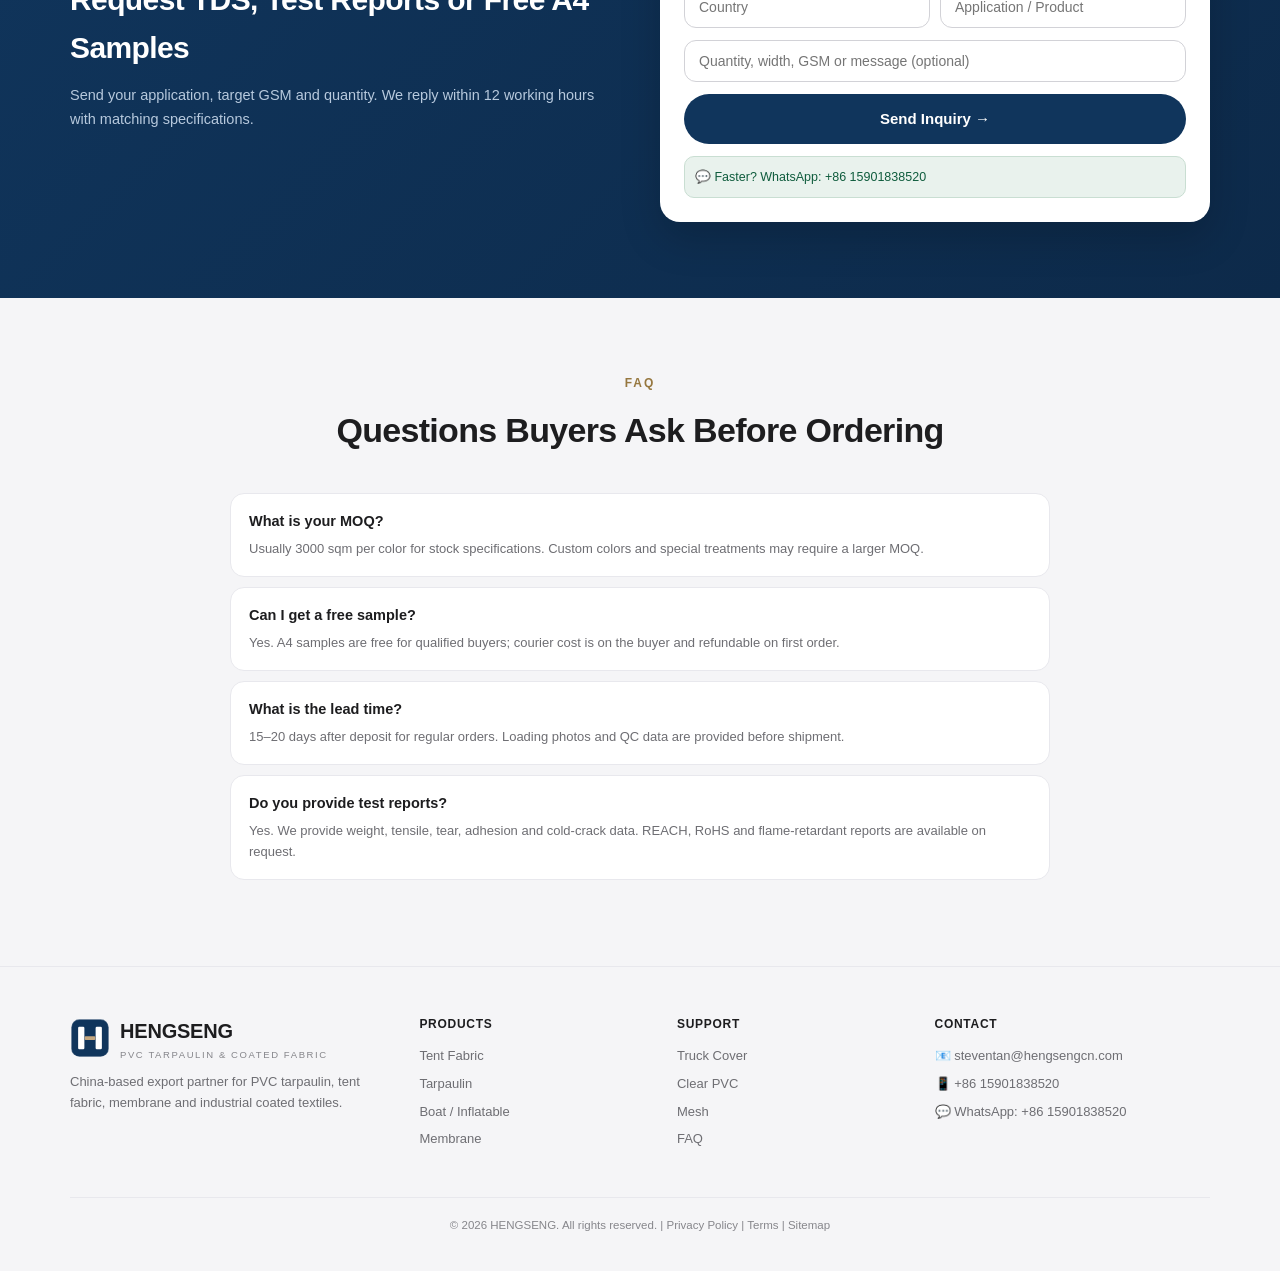
==== commit 74d7e129: "Mobile: wrap spec tables in horizontal scroll container - Add .table-scroll wrapper to 7 spec tables" ====
--- a/tarpaulin/index.html
+++ b/tarpaulin/index.html
@@ -81,6 +81,8 @@
   .specs{display:flex;flex-wrap:wrap;gap:6px;margin-bottom:4px}
   .specs i{font-style:normal;background:#F5F5F7;border:1px solid var(--line);color:#424245;font-size:11.5px;padding:5px 10px;border-radius:999px}
   table{width:100%;border-collapse:collapse;font-size:13px}
+  .table-scroll{overflow-x:auto;-webkit-overflow-scrolling:touch;scrollbar-width:thin}
+  .table-scroll table{min-width:760px}
   th,td{border:1px solid var(--line);padding:9px 12px;text-align:left;vertical-align:top}
   th{background:#F5F5F7;color:#424245;font-size:11.5px;text-transform:uppercase;letter-spacing:.05em}
   td:first-child{background:#F5F5F7;color:#424245;font-weight:600}
@@ -249,7 +251,7 @@
       </div>
       <div class="spec-panel">
         <h4>Technical data</h4>
-        <table>
+        <div class="table-scroll"><table>
           <tr><th>Series</th><th>Weight</th><th>Thickness</th><th>Yarn</th><th>Tensile (warp/weft)</th><th>Tear (warp/weft)</th><th>Fire standard</th></tr>
           <tr><td>HSH-T-450</td><td>450 gsm</td><td>0.35 mm</td><td>840D×840D</td><td>2600 / 2000 N/5cm</td><td>350 / 300 N</td><td rowspan="2">Optional FR</td></tr>
           <tr><td>HSH-T-550</td><td>550 gsm</td><td>0.44 mm</td><td>1000D×1000D</td><td>2700 / 2500 N/5cm</td><td>on request</td></tr>
@@ -258,7 +260,7 @@
           <tr><td>HSH-T-850</td><td>850 gsm</td><td>0.65 mm</td><td>1000D×1000D</td><td>3100 / 2800 N/5cm</td><td>on request</td></tr>
           <tr><td>HSS-P501AA / P801AA</td><td>550–850 gsm</td><td>0.45–0.65 mm</td><td>PES woven</td><td>2500–3000 / 2200–2800 N/5cm</td><td>250–350 / 220–300 N</td><td>DIN 4102-B1</td></tr>
           <tr><td>HSS-B701 / B801 seamless</td><td>750 / 850 gsm</td><td>0.75 / 0.85 mm</td><td>PES woven P2/2</td><td>4200 / 4000 N/5cm</td><td>550 / 450 N</td><td>DIN 4102-B1</td></tr>
-        </table>
+        </table></div>
       </div>
     </article>
 
@@ -279,14 +281,14 @@
       </div>
       <div class="spec-panel">
         <h4>Technical data</h4>
-        <table>
+        <div class="table-scroll"><table>
           <tr><th>Model</th><th>Weight</th><th>Thickness</th><th>Yarn</th><th>Yarn count</th><th>Tensile (warp/weft)</th></tr>
           <tr><td>HSH-C-500</td><td>500 gsm</td><td>0.40 mm</td><td>1000D×1000D</td><td>18×18</td><td>2650 / 2300 N/5cm</td></tr>
           <tr><td>HSH-C-650</td><td>650 gsm</td><td>0.50 mm</td><td>1000D×1000D</td><td>20×20</td><td>2700 / 2500 N/5cm</td></tr>
           <tr><td>HSH-C-680</td><td>680 gsm</td><td>0.54 mm</td><td>1000D×1000D</td><td>20×20</td><td>2700 / 2500 N/5cm</td></tr>
           <tr><td>HSH-C-900</td><td>900 gsm</td><td>0.70 mm</td><td>1000D×1000D</td><td>30×30</td><td>4000 / 3800 N/5cm</td></tr>
           <tr><td>HSS-Z501 shade</td><td>500 gsm</td><td>0.40 mm</td><td>505 dtex</td><td>12×12 /cm</td><td>2200 / 2000 N/5cm</td></tr>
-        </table>
+        </table></div>
       </div>
     </article>
 
@@ -307,14 +309,14 @@
       </div>
       <div class="spec-panel">
         <h4>Technical data</h4>
-        <table>
+        <div class="table-scroll"><table>
           <tr><th>Series</th><th>Weight</th><th>Thickness</th><th>Yarn</th><th>Tensile (warp/weft)</th><th>Weld strength</th><th>Pressure</th></tr>
           <tr><td>HSH-I-650</td><td>650 gsm</td><td>0.50 mm</td><td>1000D×1000D</td><td>3100 / 2900 N/5cm</td><td>on request</td><td>on request</td></tr>
           <tr><td>HSH-I-750</td><td>750 gsm</td><td>0.60 mm</td><td>1000D×1000D</td><td>3100 / 2900 N/5cm</td><td>on request</td><td>on request</td></tr>
           <tr><td>HSH-I-850</td><td>850 gsm</td><td>0.68 mm</td><td>1000D×1000D</td><td>3800 / 3500 N/5cm</td><td>on request</td><td>on request</td></tr>
           <tr><td>HSH-I-1100</td><td>1050 gsm</td><td>0.85 mm</td><td>1000D×1000D</td><td>3800 / 3500 N/5cm</td><td>on request</td><td>on request</td></tr>
           <tr><td>HSS boat range</td><td>610–1800 gsm</td><td>0.52–1.50 mm</td><td>500D–2000D PES</td><td>1800–4200 / 1600–4000 N/5cm</td><td>250 N/5cm</td><td>6–8 psi</td></tr>
-        </table>
+        </table></div>
         <p style="font-size:12px;color:var(--muted);margin-top:8px">Adhesion: ≥120 N/5cm (ISO 2411). Tear strength: 120–450 N. Cold crack: no crack at -30°C. Fire rating: EN 13501 B1 or client requirement.</p>
       </div>
     </article>
@@ -336,7 +338,7 @@
       </div>
       <div class="spec-panel">
         <h4>Technical data</h4>
-        <table>
+        <div class="table-scroll"><table>
           <tr><th>Series</th><th>Weight</th><th>Thickness</th><th>Tensile (warp/weft)</th><th>Tear (warp/weft)</th><th>Surface</th></tr>
           <tr><td>HSH-A-900</td><td>900 gsm</td><td>0.72 mm</td><td>on request</td><td>on request</td><td>PVDF / Acrylic</td></tr>
           <tr><td>HSH-A-1050</td><td>1050 gsm</td><td>0.82 mm</td><td>on request</td><td>on request</td><td>PVDF / Acrylic</td></tr>
@@ -346,7 +348,7 @@
           <tr><td>HSS-M372FA</td><td>720 gsm</td><td>0.58 mm</td><td>3000 / 3000 N/5cm</td><td>300 / 300 N</td><td>PVDF</td></tr>
           <tr><td>HSS-M495FA</td><td>950 gsm</td><td>0.75 mm</td><td>4200 / 4000 N/5cm</td><td>550 / 500 N</td><td>PVDF</td></tr>
           <tr><td>HSS-M10155TF</td><td>1550 gsm</td><td>1.25 mm</td><td>10000 / 9000 N/5cm</td><td>1800 / 1700 N</td><td>TiO2</td></tr>
-        </table>
+        </table></div>
       </div>
     </article>
 
@@ -367,13 +369,13 @@
       </div>
       <div class="spec-panel">
         <h4>Technical data</h4>
-        <table>
+        <div class="table-scroll"><table>
           <tr><th>Model</th><th>Total weight</th><th>Thickness</th><th>Tensile (warp/weft)</th><th>Tear (warp/weft)</th><th>Fire standard</th></tr>
           <tr><td>HSS-T602</td><td>600 gsm</td><td>0.48 mm</td><td>2500 / 2200 N/5cm</td><td>250 / 220 N</td><td>DIN 75200 CL2</td></tr>
           <tr><td>HSS-T652</td><td>650 gsm</td><td>0.51 mm</td><td>2800 / 2500 N/5cm</td><td>280 / 250 N</td><td>DIN 75200 CL2</td></tr>
           <tr><td>HSS-T673</td><td>670 gsm</td><td>0.53 mm</td><td>3000 / 2800 N/5cm</td><td>400 / 350 N</td><td>DIN 75200 CL2</td></tr>
           <tr><td>HSS-T904</td><td>900 gsm</td><td>0.70 mm</td><td>4000 / 3500 N/5cm</td><td>500 / 450 N</td><td>DIN 75200 CL2</td></tr>
-        </table>
+        </table></div>
       </div>
     </article>
 
@@ -394,14 +396,14 @@
       </div>
       <div class="spec-panel">
         <h4>Technical data</h4>
-        <table>
+        <div class="table-scroll"><table>
           <tr><th>Model</th><th>Weight</th><th>Thickness</th><th>Base</th><th>Application</th></tr>
           <tr><td>HSH-T-300</td><td>300 gsm</td><td>0.30 mm</td><td>100% PVC film</td><td>Light-duty windows</td></tr>
           <tr><td>HSH-T-450</td><td>450 gsm</td><td>0.40 mm</td><td>1000D laminated</td><td>Tent windows</td></tr>
           <tr><td>HSH-T-600</td><td>600 gsm</td><td>0.50 mm</td><td>100% PVC film</td><td>Heavy-duty windows</td></tr>
           <tr><td>HSH-T-960</td><td>960 gsm</td><td>0.80 mm</td><td>100% PVC film</td><td>Industrial panels</td></tr>
           <tr><td>HSH-T-1200</td><td>1200 gsm</td><td>1.00 mm</td><td>100% PVC film</td><td>Transparent pergola</td></tr>
-        </table>
+        </table></div>
       </div>
     </article>
 
@@ -422,7 +424,7 @@
       </div>
       <div class="spec-panel">
         <h4>Technical data</h4>
-        <table>
+        <div class="table-scroll"><table>
           <tr><th>Model</th><th>Weight</th><th>Yarn</th><th>Yarn count</th><th>Tensile (warp/weft)</th></tr>
           <tr><td>HSH-M-130</td><td>130 gsm</td><td>250D×250D</td><td>22×19</td><td>1000 / 900 N/5cm</td></tr>
           <tr><td>HSH-M-220</td><td>220 gsm</td><td>500D×500D</td><td>9×9</td><td>750 / 740 N/5cm</td></tr>
@@ -430,7 +432,7 @@
           <tr><td>HSH-M-250 (1000D)</td><td>250 gsm</td><td>1000D×1000D</td><td>9×9</td><td>1300 / 1200 N/5cm</td></tr>
           <tr><td>HSH-M-260 (1000D)</td><td>260 gsm</td><td>1000D×1000D</td><td>12×12</td><td>1400 / 1300 N/5cm</td></tr>
           <tr><td>HSH-M-260 (500×1000D)</td><td>260 gsm</td><td>500D×1000D</td><td>18×12</td><td>1000 / 1400 N/5cm</td></tr>
-        </table>
+        </table></div>
       </div>
     </article>
   </div>
